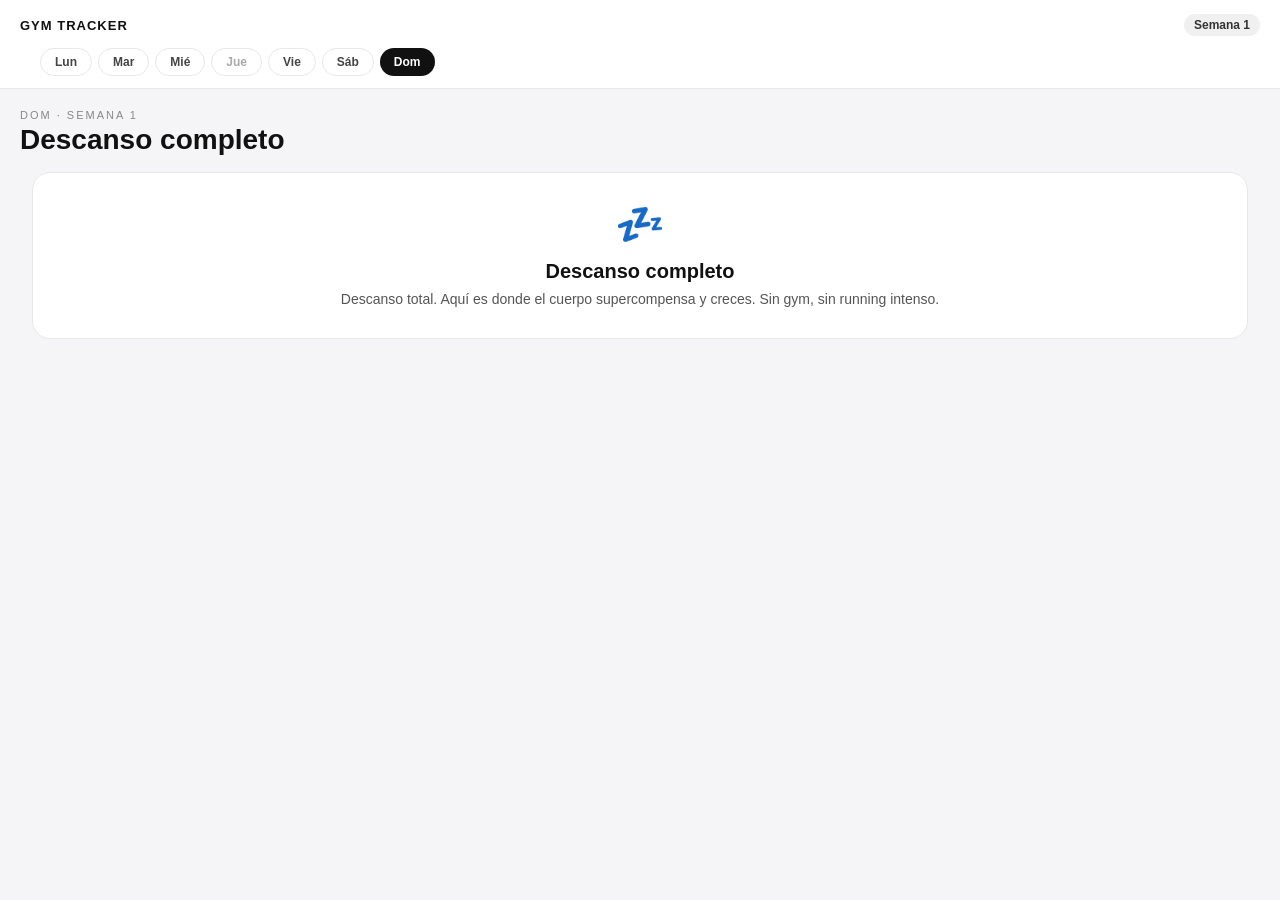
==== index.html @ 29c59a54 "Rename gym.html to index.html" ====
<!DOCTYPE html>
<html lang="es">
<head>
<meta charset="UTF-8"/>
<meta name="viewport" content="width=device-width, initial-scale=1.0, maximum-scale=1.0"/>
<meta name="apple-mobile-web-app-capable" content="yes"/>
<meta name="apple-mobile-web-app-status-bar-style" content="default"/>
<meta name="theme-color" content="#f5f5f7"/>
<title>Gym Tracker</title>
<style>
*{box-sizing:border-box;margin:0;padding:0;-webkit-tap-highlight-color:transparent}
body{font-family:-apple-system,BlinkMacSystemFont,'Segoe UI',sans-serif;background:#f5f5f7;min-height:100vh;padding-bottom:40px}
.topbar{background:#fff;border-bottom:0.5px solid #e8e8e8;padding:14px 20px 12px;position:sticky;top:0;z-index:100}
.topbar-row{display:flex;justify-content:space-between;align-items:center}
.app-title{font-size:13px;font-weight:700;color:#111;letter-spacing:1px;text-transform:uppercase}
.week-badge{font-size:12px;font-weight:600;background:#f0f0f0;color:#333;padding:4px 10px;border-radius:20px}
.day-nav{display:flex;gap:6px;overflow-x:auto;padding:12px 20px 0;scrollbar-width:none}
.day-nav::-webkit-scrollbar{display:none}
.day-pill{padding:6px 14px;border-radius:20px;font-size:12px;font-weight:600;white-space:nowrap;border:none;cursor:pointer;transition:all 0.15s;flex-shrink:0}
.day-pill.active{background:#111;color:#fff}
.day-pill.rest-day{background:#fff;color:#aaa;border:0.5px solid #e8e8e8}
.day-pill.inactive{background:#fff;color:#444;border:0.5px solid #e8e8e8}
.session-header{padding:20px 20px 12px}
.session-day-label{font-size:11px;color:#888;letter-spacing:2px;text-transform:uppercase;font-weight:500;margin-bottom:4px}
.session-title{font-size:28px;font-weight:800;color:#111;line-height:1.1;margin-bottom:4px}
.session-meta{font-size:13px;color:#444;margin-bottom:14px}
.progress-wrap{background:#fff;border-radius:12px;padding:12px 16px;border:0.5px solid #e8e8e8}
.progress-track{background:#f0f0f0;border-radius:3px;height:4px;margin-bottom:6px}
.progress-fill{height:4px;border-radius:3px;background:#111;transition:width 0.4s ease}
.progress-label{display:flex;justify-content:space-between;font-size:11px;color:#555;font-weight:500}
.cards-wrap{padding:0 16px}
.ex-card{background:#fff;border-radius:18px;padding:16px 16px 10px;margin-bottom:10px;border:0.5px solid #e8e8e8;transition:border-color 0.2s}
.ex-card.done{border-color:#111;border-width:1px}
.ex-card-header{display:flex;justify-content:space-between;align-items:flex-start;margin-bottom:3px}
.ex-name{font-size:17px;font-weight:800;color:#111;line-height:1.2;flex:1}
.ex-done-badge{font-size:10px;font-weight:700;background:#111;color:#fff;padding:3px 8px;border-radius:10px;margin-left:8px;flex-shrink:0;align-self:flex-start;margin-top:2px}
.ex-sub{font-size:12px;color:#333;margin-bottom:4px;font-weight:500}
.ex-note{font-size:11px;color:#888;margin-bottom:10px;font-style:italic}
.series-header{display:grid;grid-template-columns:22px 1fr 66px 66px 32px;gap:6px;align-items:center;padding:0 2px 6px;border-bottom:0.5px solid #f0f0f0;margin-bottom:4px}
.sh-label{font-size:10px;color:#555;text-align:center;font-weight:600;text-transform:uppercase;letter-spacing:0.5px}
.series-row{display:grid;grid-template-columns:22px 1fr 66px 66px 32px;gap:6px;align-items:center;padding:5px 2px}
.s-num{font-size:11px;color:#555;text-align:center;font-family:monospace;font-weight:600}
.s-ref{font-size:11px;color:#333;font-family:monospace;font-weight:500}
.s-ref.empty{color:#ccc}
.s-input{border-radius:9px;font-size:13px;font-weight:700;padding:6px 0;text-align:center;width:100%;font-family:monospace;border:none;outline:none;cursor:pointer;transition:opacity 0.2s}
.s-input:focus{outline:2px solid #ccc;outline-offset:1px}
.s-kg{background:#EAF3DE;color:#3B6D11}
.s-rep{background:#E6F1FB;color:#185FA5}
.s-input.completed{opacity:0.55}
.s-check{width:30px;height:30px;border-radius:8px;display:flex;align-items:center;justify-content:center;cursor:pointer;margin:0 auto;border:1.5px solid #e0e0e0;background:#fff;transition:all 0.15s;flex-shrink:0}
.s-check.done{background:#111;border-color:#111}
.rest-card{background:#fff;border-radius:18px;padding:28px 20px;margin:0 16px;border:0.5px solid #e8e8e8;text-align:center}
.rest-icon{font-size:40px;margin-bottom:12px}
.rest-title{font-size:20px;font-weight:800;color:#111;margin-bottom:6px}
.rest-desc{font-size:14px;color:#555;line-height:1.5}
.save-wrap{padding:16px 16px 0}
.save-btn{background:#111;color:#fff;border-radius:16px;padding:16px;text-align:center;font-size:15px;font-weight:700;cursor:pointer;border:none;width:100%;letter-spacing:0.3px;transition:opacity 0.15s}
.save-btn:active{opacity:0.8}
.save-btn.saved{background:#3B6D11;color:#fff}
.toast{position:fixed;bottom:30px;left:50%;transform:translateX(-50%);background:#111;color:#fff;padding:12px 24px;border-radius:20px;font-size:14px;font-weight:600;opacity:0;transition:opacity 0.3s;pointer-events:none;z-index:999;white-space:nowrap}
.toast.show{opacity:1}
.completed-overlay{background:#f0f7eb;border-radius:18px;padding:28px 20px;margin:0 16px;text-align:center;border:1px solid #c0dd97}
.co-title{font-size:22px;font-weight:800;color:#27500A;margin-bottom:6px}
.co-sub{font-size:14px;color:#3B6D11;line-height:1.5}
.expand-btn{font-size:12px;color:#888;border:none;background:none;cursor:pointer;padding:4px 0;margin-top:4px;text-decoration:underline}
</style>
</head>
<body>

<div class="topbar">
  <div class="topbar-row">
    <span class="app-title">Gym Tracker</span>
    <span class="week-badge" id="week-badge">Semana 1</span>
  </div>
  <div class="day-nav" id="day-nav"></div>
</div>

<div id="app"></div>
<div class="toast" id="toast"></div>

<script>
const ROUTINE = {
  lun: {
    label: 'Lun', name: 'Piernas + Core', duration: '~70 min', rest: false,
    exercises: [
      { id:'LP', name:'Prensa de piernas', sets:4, reps:'8–12', rpe:'7–8', rest:'2–3 min', note:'Pies altos y separados, rodilla al pecho' },
      { id:'QE', name:'Extensión de cuádriceps', sets:3, reps:'10–15', rpe:'8', rest:'90 seg', note:'Bajar lento 3 seg, enfocar el estiramiento' },
      { id:'LC', name:'Curl femoral tumbado', sets:3, reps:'10–15', rpe:'8', rest:'90 seg', note:'Cadera ligeramente flexionada' },
      { id:'CA', name:'Elevación de talones de pie', sets:4, reps:'12–20', rpe:'7', rest:'60 seg', note:'Rango completo, pausa abajo' },
      { id:'PF', name:'Plancha frontal', sets:3, reps:'30–45 seg', rpe:'7', rest:'60 seg', note:'Pelvis neutra, no hundir lumbares' },
      { id:'CP', name:'Crunch en polea alta', sets:3, reps:'12–15', rpe:'7', rest:'60 seg', note:'Flexión de columna controlada' },
    ]
  },
  mar: {
    label: 'Mar', name: 'Pecho + Tríceps', duration: '~65 min', rest: false,
    exercises: [
      { id:'PI', name:'Press inclinado con mancuernas', sets:4, reps:'8–12', rpe:'7–8', rest:'2–3 min', note:'30–45°, codos ligeramente cerrados' },
      { id:'AP', name:'Aperturas en polea baja', sets:3, reps:'12–15', rpe:'8', rest:'90 seg', note:'Manos abajo, arco amplio' },
      { id:'FO', name:'Fondos en máquina o banco', sets:3, reps:'10–15', rpe:'7', rest:'90 seg', note:'Torso inclinado para enfatizar pecho' },
      { id:'ET', name:'Extensión de tríceps en polea', sets:3, reps:'12–15', rpe:'7–8', rest:'60 seg', note:'Codos pegados al cuerpo' },
      { id:'EC', name:'Extensión sobre cabeza con mancuerna', sets:3, reps:'10–12', rpe:'8', rest:'90 seg', note:'Un brazo o bilateral neutro' },
    ]
  },
  mie: {
    label: 'Mié', name: 'Espalda + Bíceps', duration: '~70 min', rest: false,
    exercises: [
      { id:'JP', name:'Jalón al pecho en polea', sets:4, reps:'8–12', rpe:'7–8', rest:'2 min', note:'Pecho arriba, escápulas bajas, agarre ancho' },
      { id:'RP', name:'Remo en polea baja', sets:4, reps:'10–12', rpe:'7–8', rest:'2 min', note:'Espalda recta, sin redondear lumbares, agarre neutro' },
      { id:'JN', name:'Jalón con agarre neutro cerrado', sets:3, reps:'10–15', rpe:'7', rest:'90 seg', note:'Tirón hacia el esternón' },
      { id:'CM', name:'Curl martillo con mancuernas', sets:3, reps:'10–14', rpe:'8', rest:'90 seg', note:'Agarre neutro, codo fijo, bilateral' },
      { id:'CB', name:'Curl en polea baja', sets:3, reps:'12–15', rpe:'8', rest:'60 seg', note:'Codo adelantado, tensión constante, agarre neutro' },
    ]
  },
  jue: {
    label: 'Jue', name: 'Recuperación activa', rest: true,
    restDesc: 'Paseo 30–40 min o movilidad/estiramientos suaves. El músculo crece en reposo, no en el gym.',
  },
  vie: {
    label: 'Vie', name: 'Hombros + Core', duration: '~65 min', rest: false,
    exercises: [
      { id:'PH', name:'Press de hombros con mancuernas', sets:4, reps:'8–12', rpe:'7–8', rest:'2 min', note:'Sentado, espalda apoyada, sin arquear lumbar' },
      { id:'EL', name:'Elevaciones laterales con mancuerna', sets:4, reps:'15–20', rpe:'7', rest:'60 seg', note:'Codo ligeramente doblado, sin trampa' },
      { id:'EP', name:'Elevaciones laterales en polea baja', sets:3, reps:'15–20', rpe:'8', rest:'60 seg', note:'Tensión desde abajo, codo alto' },
      { id:'FP', name:'Facepull en polea alta', sets:3, reps:'15–20', rpe:'6–7', rest:'60 seg', note:'Codos arriba, manos hacia orejas, cuerda' },
      { id:'DB', name:'Dead bug', sets:3, reps:'8–10 por lado', rpe:'6', rest:'60 seg', note:'Lumbar pegada al suelo siempre' },
      { id:'C2', name:'Crunch en polea alta', sets:3, reps:'12–15', rpe:'7', rest:'60 seg', note:'Frecuencia 2x semanal en abdomen' },
    ]
  },
  sab: {
    label: 'Sáb', name: 'Piernas — volumen extra', duration: '~65 min', rest: false,
    exercises: [
      { id:'SS', name:'Sentadilla en máquina Smith', sets:4, reps:'8–12', rpe:'7–8', rest:'2–3 min', note:'Pies adelantados, espalda neutra' },
      { id:'PM', name:'Peso muerto en máquina (hack squat inv.)', sets:4, reps:'10–12', rpe:'7–8', rest:'2 min', note:'Patrón bisagra de cadera sin carga axial' },
      { id:'ZA', name:'Zancada en máquina o con mancuernas', sets:3, reps:'10–12 por lado', rpe:'7', rest:'90 seg', note:'Paso largo, rodilla sin sobrepasar el pie' },
      { id:'CS', name:'Curl femoral sentado', sets:3, reps:'10–15', rpe:'8', rest:'90 seg', note:'Mayor estiramiento proximal vs tumbado' },
      { id:'TS', name:'Elevación de talones sentado', sets:4, reps:'15–20', rpe:'7', rest:'60 seg', note:'Sóleo: rodilla doblada' },
    ]
  },
  dom: {
    label: 'Dom', name: 'Descanso completo', rest: true,
    restDesc: 'Descanso total. Aquí es donde el cuerpo supercompensa y creces. Sin gym, sin running intenso.',
  },
};

const DAYS = ['lun','mar','mie','jue','vie','sab','dom'];
const STORAGE_KEY = 'gymtracker_v1';

function loadData() {
  try { return JSON.parse(localStorage.getItem(STORAGE_KEY)) || {}; } catch(e) { return {}; }
}
function saveData(data) {
  localStorage.setItem(STORAGE_KEY, JSON.stringify(data));
}

function getWeekKey() {
  const now = new Date();
  const start = new Date(now.getFullYear(), 0, 1);
  const week = Math.ceil(((now - start) / 86400000 + start.getDay() + 1) / 7);
  return `${now.getFullYear()}-W${week}`;
}

function getTodayKey() {
  const d = new Date();
  return DAYS[d.getDay() === 0 ? 6 : d.getDay() - 1];
}

function getLastSessionData(exId, data) {
  const weeks = Object.keys(data).sort().reverse();
  for (const wk of weeks) {
    for (const day of DAYS) {
      if (data[wk]?.[day]?.[exId]) return data[wk][day][exId];
    }
  }
  return null;
}

function showToast(msg) {
  const t = document.getElementById('toast');
  t.textContent = msg;
  t.classList.add('show');
  setTimeout(() => t.classList.remove('show'), 2200);
}

function getWeekNumber() {
  const data = loadData();
  const weeks = Object.keys(data).sort();
  const wk = getWeekKey();
  if (!weeks.includes(wk)) { data[wk] = {}; saveData(data); }
  const allWeeks = Object.keys(loadData()).sort();
  return allWeeks.indexOf(wk) + 1;
}

let currentDay = getTodayKey();

function render() {
  const data = loadData();
  const wk = getWeekKey();
  if (!data[wk]) { data[wk] = {}; saveData(data); }

  const weekNum = getWeekNumber();
  document.getElementById('week-badge').textContent = `Semana ${weekNum}`;

  renderDayNav();
  renderSession(data, wk);
}

function renderDayNav() {
  const nav = document.getElementById('day-nav');
  nav.innerHTML = '';
  DAYS.forEach(d => {
    const btn = document.createElement('button');
    const info = ROUTINE[d];
    btn.className = 'day-pill' + (d === currentDay ? ' active' : info.rest ? ' rest-day' : ' inactive');
    btn.textContent = info.label;
    btn.onclick = () => { currentDay = d; render(); };
    nav.appendChild(btn);
  });
}

function renderSession(data, wk) {
  const app = document.getElementById('app');
  const info = ROUTINE[currentDay];
  const dayData = data[wk][currentDay] || {};

  let html = `<div class="session-header">
    <div class="session-day-label">${info.label} · Semana ${getWeekNumber()}</div>
    <div class="session-title">${info.name}</div>`;

  if (!info.rest) {
    html += `<div class="session-meta">${info.duration} · ${info.exercises.length} ejercicios</div>`;
    const done = info.exercises.filter(ex => isExDone(ex, dayData)).length;
    const pct = Math.round((done / info.exercises.length) * 100);
    html += `<div class="progress-wrap">
      <div class="progress-track"><div class="progress-fill" style="width:${pct}%"></div></div>
      <div class="progress-label"><span>${done} de ${info.exercises.length} completados</span><span>${pct}%</span></div>
    </div>`;
  }
  html += `</div><div class="cards-wrap">`;

  if (info.rest) {
    html += `<div class="rest-card">
      <div class="rest-icon">💤</div>
      <div class="rest-title">${info.name}</div>
      <div class="rest-desc">${info.restDesc}</div>
    </div>`;
  } else {
    const allDone = info.exercises.every(ex => isExDone(ex, dayData));
    if (allDone) {
      html += `<div class="completed-overlay">
        <div class="co-title">Sesión completada 💪</div>
        <div class="co-sub">Todos los ejercicios registrados.<br>Descansa bien, aquí es donde creces.</div>
      </div><br>`;
    }

    info.exercises.forEach(ex => {
      const exData = dayData[ex.id] || {};
      const lastSession = getLastSessionData(ex.id, data);
      const done = isExDone(ex, dayData);
      html += renderExCard(ex, exData, lastSession, done);
    });

    html += `<div class="save-wrap">
      <button class="save-btn${allDone?' saved':''}" onclick="saveSession()">${allDone ? '✓ Sesión guardada' : 'Guardar sesión'}</button>
    </div>`;
  }

  html += '</div>';
  app.innerHTML = html;
}

function isExDone(ex, dayData) {
  const exData = dayData[ex.id] || {};
  for (let i = 0; i < ex.sets; i++) {
    if (!exData[`s${i}_done`]) return false;
  }
  return true;
}

function renderExCard(ex, exData, lastSession, done) {
  let rows = '';
  for (let i = 0; i < ex.sets; i++) {
    const kg = exData[`s${i}_kg`] || '';
    const rep = exData[`s${i}_rep`] || '';
    const isDone = exData[`s${i}_done`] || false;
    const lastKg = lastSession?.[`s${i}_kg`] || '';
    const lastRep = lastSession?.[`s${i}_rep`] || '';
    const refText = lastKg && lastRep ? `${lastKg} × ${lastRep}` : '—';
    const refClass = refText === '—' ? 'empty' : '';
    rows += `<div class="series-row">
      <span class="s-num">${i+1}</span>
      <span class="s-ref ${refClass}">${refText}</span>
      <input class="s-input s-kg${isDone?' completed':''}" type="number" inputmode="decimal" step="0.5" placeholder="kg" value="${kg}" onchange="updateSerie('${ex.id}',${i},'kg',this.value)" ${isDone?'readonly':''}/>
      <input class="s-input s-rep${isDone?' completed':''}" type="number" inputmode="numeric" placeholder="rep" value="${rep}" onchange="updateSerie('${ex.id}',${i},'rep',this.value)" ${isDone?'readonly':''}/>
      <div class="s-check${isDone?' done':''}" onclick="toggleSerie('${ex.id}',${i})">
        <svg width="13" height="13" viewBox="0 0 13 13"><path d="M2 6.5l3.5 3.5 5.5-6" stroke="${isDone?'#fff':'#ccc'}" stroke-width="1.8" stroke-linecap="round" stroke-linejoin="round" fill="none"/></svg>
      </div>
    </div>`;
  }

  return `<div class="ex-card${done?' done':''}">
    <div class="ex-card-header">
      <div class="ex-name">${ex.name}</div>
      ${done ? '<span class="ex-done-badge">✓</span>' : ''}
    </div>
    <div class="ex-sub">${ex.sets} series · ${ex.reps} reps · RPE ${ex.rpe} · ${ex.rest} descanso</div>
    <div class="ex-note">${ex.note}</div>
    <div class="series-header">
      <span class="sh-label">#</span>
      <span class="sh-label" style="text-align:left">Sesión anterior</span>
      <span class="sh-label">kg</span>
      <span class="sh-label">reps</span>
      <span class="sh-label"></span>
    </div>
    ${rows}
  </div>`;
}

function updateSerie(exId, setIdx, field, value) {
  const data = loadData();
  const wk = getWeekKey();
  if (!data[wk]) data[wk] = {};
  if (!data[wk][currentDay]) data[wk][currentDay] = {};
  if (!data[wk][currentDay][exId]) data[wk][currentDay][exId] = {};
  data[wk][currentDay][exId][`s${setIdx}_${field}`] = value;
  saveData(data);
}

function toggleSerie(exId, setIdx) {
  const data = loadData();
  const wk = getWeekKey();
  if (!data[wk]) data[wk] = {};
  if (!data[wk][currentDay]) data[wk][currentDay] = {};
  if (!data[wk][currentDay][exId]) data[wk][currentDay][exId] = {};
  const exData = data[wk][currentDay][exId];
  const wasDone = exData[`s${setIdx}_done`];
  exData[`s${setIdx}_done`] = !wasDone;
  saveData(data);
  render();
}

function saveSession() {
  const data = loadData();
  const wk = getWeekKey();
  if (!data[wk]) data[wk] = {};
  if (!data[wk][currentDay]) data[wk][currentDay] = {};
  data[wk][currentDay]._saved = true;
  saveData(data);
  showToast('Sesión guardada 💪');
  render();
}

render();
</script>
</body>
</html>
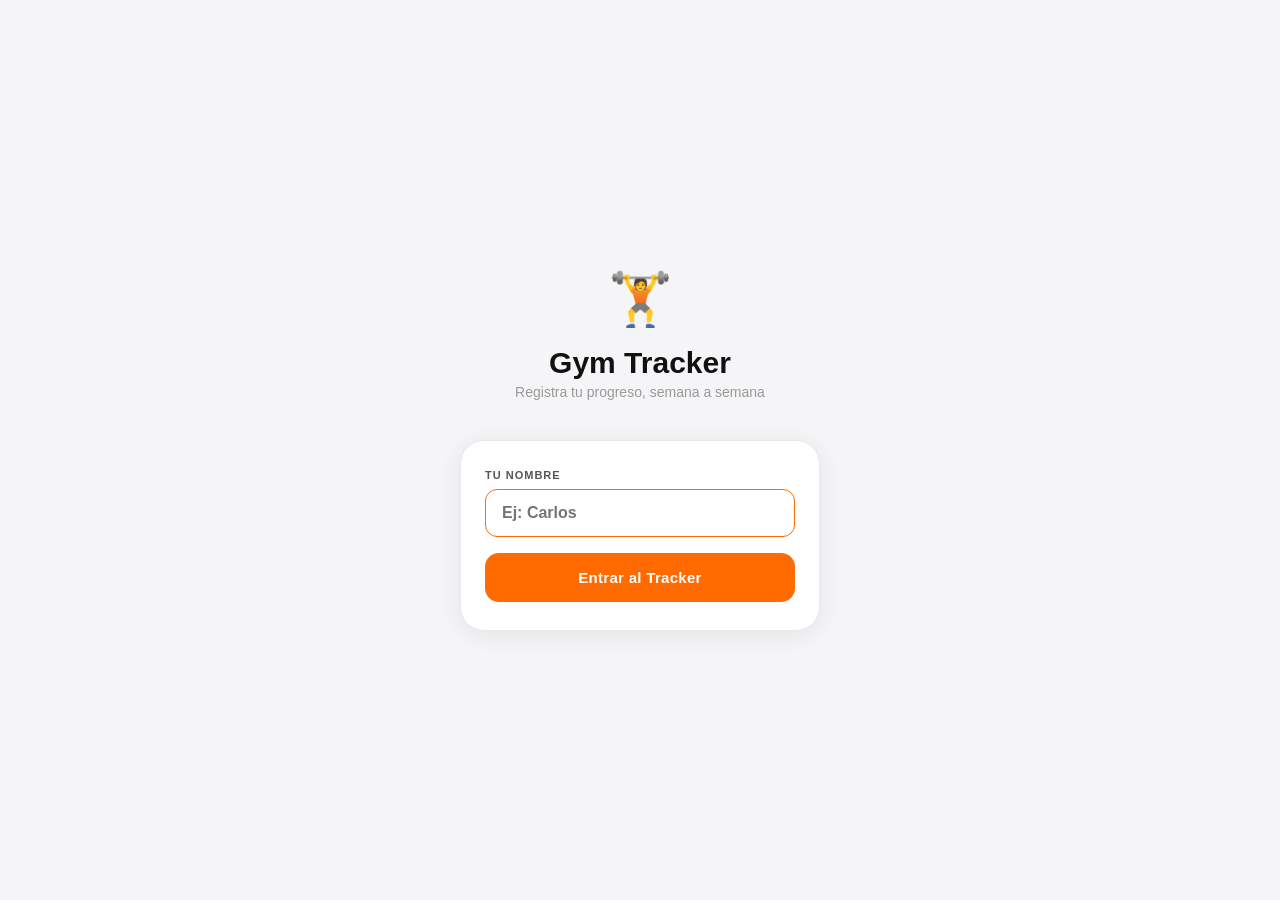
==== commit b4bbe524: "Añadir features completos: RPE, volumen muscular, progresión, PRs, notas, onboarding, compartir, edi" ====
--- a/index.html
+++ b/index.html
@@ -7,349 +7,18 @@
 <meta name="apple-mobile-web-app-status-bar-style" content="default"/>
 <meta name="theme-color" content="#f5f5f7"/>
 <title>Gym Tracker</title>
-<style>
-*{box-sizing:border-box;margin:0;padding:0;-webkit-tap-highlight-color:transparent}
-body{font-family:-apple-system,BlinkMacSystemFont,'Segoe UI',sans-serif;background:#f5f5f7;min-height:100vh;padding-bottom:40px}
-.topbar{background:#fff;border-bottom:0.5px solid #e8e8e8;padding:14px 20px 12px;position:sticky;top:0;z-index:100}
-.topbar-row{display:flex;justify-content:space-between;align-items:center}
-.app-title{font-size:13px;font-weight:700;color:#111;letter-spacing:1px;text-transform:uppercase}
-.week-badge{font-size:12px;font-weight:600;background:#f0f0f0;color:#333;padding:4px 10px;border-radius:20px}
-.day-nav{display:flex;gap:6px;overflow-x:auto;padding:12px 20px 0;scrollbar-width:none}
-.day-nav::-webkit-scrollbar{display:none}
-.day-pill{padding:6px 14px;border-radius:20px;font-size:12px;font-weight:600;white-space:nowrap;border:none;cursor:pointer;transition:all 0.15s;flex-shrink:0}
-.day-pill.active{background:#111;color:#fff}
-.day-pill.rest-day{background:#fff;color:#aaa;border:0.5px solid #e8e8e8}
-.day-pill.inactive{background:#fff;color:#444;border:0.5px solid #e8e8e8}
-.session-header{padding:20px 20px 12px}
-.session-day-label{font-size:11px;color:#888;letter-spacing:2px;text-transform:uppercase;font-weight:500;margin-bottom:4px}
-.session-title{font-size:28px;font-weight:800;color:#111;line-height:1.1;margin-bottom:4px}
-.session-meta{font-size:13px;color:#444;margin-bottom:14px}
-.progress-wrap{background:#fff;border-radius:12px;padding:12px 16px;border:0.5px solid #e8e8e8}
-.progress-track{background:#f0f0f0;border-radius:3px;height:4px;margin-bottom:6px}
-.progress-fill{height:4px;border-radius:3px;background:#111;transition:width 0.4s ease}
-.progress-label{display:flex;justify-content:space-between;font-size:11px;color:#555;font-weight:500}
-.cards-wrap{padding:0 16px}
-.ex-card{background:#fff;border-radius:18px;padding:16px 16px 10px;margin-bottom:10px;border:0.5px solid #e8e8e8;transition:border-color 0.2s}
-.ex-card.done{border-color:#111;border-width:1px}
-.ex-card-header{display:flex;justify-content:space-between;align-items:flex-start;margin-bottom:3px}
-.ex-name{font-size:17px;font-weight:800;color:#111;line-height:1.2;flex:1}
-.ex-done-badge{font-size:10px;font-weight:700;background:#111;color:#fff;padding:3px 8px;border-radius:10px;margin-left:8px;flex-shrink:0;align-self:flex-start;margin-top:2px}
-.ex-sub{font-size:12px;color:#333;margin-bottom:4px;font-weight:500}
-.ex-note{font-size:11px;color:#888;margin-bottom:10px;font-style:italic}
-.series-header{display:grid;grid-template-columns:22px 1fr 66px 66px 32px;gap:6px;align-items:center;padding:0 2px 6px;border-bottom:0.5px solid #f0f0f0;margin-bottom:4px}
-.sh-label{font-size:10px;color:#555;text-align:center;font-weight:600;text-transform:uppercase;letter-spacing:0.5px}
-.series-row{display:grid;grid-template-columns:22px 1fr 66px 66px 32px;gap:6px;align-items:center;padding:5px 2px}
-.s-num{font-size:11px;color:#555;text-align:center;font-family:monospace;font-weight:600}
-.s-ref{font-size:11px;color:#333;font-family:monospace;font-weight:500}
-.s-ref.empty{color:#ccc}
-.s-input{border-radius:9px;font-size:13px;font-weight:700;padding:6px 0;text-align:center;width:100%;font-family:monospace;border:none;outline:none;cursor:pointer;transition:opacity 0.2s}
-.s-input:focus{outline:2px solid #ccc;outline-offset:1px}
-.s-kg{background:#EAF3DE;color:#3B6D11}
-.s-rep{background:#E6F1FB;color:#185FA5}
-.s-input.completed{opacity:0.55}
-.s-check{width:30px;height:30px;border-radius:8px;display:flex;align-items:center;justify-content:center;cursor:pointer;margin:0 auto;border:1.5px solid #e0e0e0;background:#fff;transition:all 0.15s;flex-shrink:0}
-.s-check.done{background:#111;border-color:#111}
-.rest-card{background:#fff;border-radius:18px;padding:28px 20px;margin:0 16px;border:0.5px solid #e8e8e8;text-align:center}
-.rest-icon{font-size:40px;margin-bottom:12px}
-.rest-title{font-size:20px;font-weight:800;color:#111;margin-bottom:6px}
-.rest-desc{font-size:14px;color:#555;line-height:1.5}
-.save-wrap{padding:16px 16px 0}
-.save-btn{background:#111;color:#fff;border-radius:16px;padding:16px;text-align:center;font-size:15px;font-weight:700;cursor:pointer;border:none;width:100%;letter-spacing:0.3px;transition:opacity 0.15s}
-.save-btn:active{opacity:0.8}
-.save-btn.saved{background:#3B6D11;color:#fff}
-.toast{position:fixed;bottom:30px;left:50%;transform:translateX(-50%);background:#111;color:#fff;padding:12px 24px;border-radius:20px;font-size:14px;font-weight:600;opacity:0;transition:opacity 0.3s;pointer-events:none;z-index:999;white-space:nowrap}
-.toast.show{opacity:1}
-.completed-overlay{background:#f0f7eb;border-radius:18px;padding:28px 20px;margin:0 16px;text-align:center;border:1px solid #c0dd97}
-.co-title{font-size:22px;font-weight:800;color:#27500A;margin-bottom:6px}
-.co-sub{font-size:14px;color:#3B6D11;line-height:1.5}
-.expand-btn{font-size:12px;color:#888;border:none;background:none;cursor:pointer;padding:4px 0;margin-top:4px;text-decoration:underline}
-</style>
+<link rel="stylesheet" href="css/styles.css"/>
 </head>
-<body>
+<body class="login-page">
 
-<div class="topbar">
-  <div class="topbar-row">
-    <span class="app-title">Gym Tracker</span>
-    <span class="week-badge" id="week-badge">Semana 1</span>
-  </div>
-  <div class="day-nav" id="day-nav"></div>
+<div class="login-wrap">
+  <div class="login-logo">🏋️</div>
+  <div class="login-title">Gym Tracker</div>
+  <div class="login-sub">Registra tu progreso, semana a semana</div>
+  <div class="login-card" id="login-card"></div>
 </div>
 
-<div id="app"></div>
-<div class="toast" id="toast"></div>
-
-<script>
-const ROUTINE = {
-  lun: {
-    label: 'Lun', name: 'Piernas + Core', duration: '~70 min', rest: false,
-    exercises: [
-      { id:'LP', name:'Prensa de piernas', sets:4, reps:'8–12', rpe:'7–8', rest:'2–3 min', note:'Pies altos y separados, rodilla al pecho' },
-      { id:'QE', name:'Extensión de cuádriceps', sets:3, reps:'10–15', rpe:'8', rest:'90 seg', note:'Bajar lento 3 seg, enfocar el estiramiento' },
-      { id:'LC', name:'Curl femoral tumbado', sets:3, reps:'10–15', rpe:'8', rest:'90 seg', note:'Cadera ligeramente flexionada' },
-      { id:'CA', name:'Elevación de talones de pie', sets:4, reps:'12–20', rpe:'7', rest:'60 seg', note:'Rango completo, pausa abajo' },
-      { id:'PF', name:'Plancha frontal', sets:3, reps:'30–45 seg', rpe:'7', rest:'60 seg', note:'Pelvis neutra, no hundir lumbares' },
-      { id:'CP', name:'Crunch en polea alta', sets:3, reps:'12–15', rpe:'7', rest:'60 seg', note:'Flexión de columna controlada' },
-    ]
-  },
-  mar: {
-    label: 'Mar', name: 'Pecho + Tríceps', duration: '~65 min', rest: false,
-    exercises: [
-      { id:'PI', name:'Press inclinado con mancuernas', sets:4, reps:'8–12', rpe:'7–8', rest:'2–3 min', note:'30–45°, codos ligeramente cerrados' },
-      { id:'AP', name:'Aperturas en polea baja', sets:3, reps:'12–15', rpe:'8', rest:'90 seg', note:'Manos abajo, arco amplio' },
-      { id:'FO', name:'Fondos en máquina o banco', sets:3, reps:'10–15', rpe:'7', rest:'90 seg', note:'Torso inclinado para enfatizar pecho' },
-      { id:'ET', name:'Extensión de tríceps en polea', sets:3, reps:'12–15', rpe:'7–8', rest:'60 seg', note:'Codos pegados al cuerpo' },
-      { id:'EC', name:'Extensión sobre cabeza con mancuerna', sets:3, reps:'10–12', rpe:'8', rest:'90 seg', note:'Un brazo o bilateral neutro' },
-    ]
-  },
-  mie: {
-    label: 'Mié', name: 'Espalda + Bíceps', duration: '~70 min', rest: false,
-    exercises: [
-      { id:'JP', name:'Jalón al pecho en polea', sets:4, reps:'8–12', rpe:'7–8', rest:'2 min', note:'Pecho arriba, escápulas bajas, agarre ancho' },
-      { id:'RP', name:'Remo en polea baja', sets:4, reps:'10–12', rpe:'7–8', rest:'2 min', note:'Espalda recta, sin redondear lumbares, agarre neutro' },
-      { id:'JN', name:'Jalón con agarre neutro cerrado', sets:3, reps:'10–15', rpe:'7', rest:'90 seg', note:'Tirón hacia el esternón' },
-      { id:'CM', name:'Curl martillo con mancuernas', sets:3, reps:'10–14', rpe:'8', rest:'90 seg', note:'Agarre neutro, codo fijo, bilateral' },
-      { id:'CB', name:'Curl en polea baja', sets:3, reps:'12–15', rpe:'8', rest:'60 seg', note:'Codo adelantado, tensión constante, agarre neutro' },
-    ]
-  },
-  jue: {
-    label: 'Jue', name: 'Recuperación activa', rest: true,
-    restDesc: 'Paseo 30–40 min o movilidad/estiramientos suaves. El músculo crece en reposo, no en el gym.',
-  },
-  vie: {
-    label: 'Vie', name: 'Hombros + Core', duration: '~65 min', rest: false,
-    exercises: [
-      { id:'PH', name:'Press de hombros con mancuernas', sets:4, reps:'8–12', rpe:'7–8', rest:'2 min', note:'Sentado, espalda apoyada, sin arquear lumbar' },
-      { id:'EL', name:'Elevaciones laterales con mancuerna', sets:4, reps:'15–20', rpe:'7', rest:'60 seg', note:'Codo ligeramente doblado, sin trampa' },
-      { id:'EP', name:'Elevaciones laterales en polea baja', sets:3, reps:'15–20', rpe:'8', rest:'60 seg', note:'Tensión desde abajo, codo alto' },
-      { id:'FP', name:'Facepull en polea alta', sets:3, reps:'15–20', rpe:'6–7', rest:'60 seg', note:'Codos arriba, manos hacia orejas, cuerda' },
-      { id:'DB', name:'Dead bug', sets:3, reps:'8–10 por lado', rpe:'6', rest:'60 seg', note:'Lumbar pegada al suelo siempre' },
-      { id:'C2', name:'Crunch en polea alta', sets:3, reps:'12–15', rpe:'7', rest:'60 seg', note:'Frecuencia 2x semanal en abdomen' },
-    ]
-  },
-  sab: {
-    label: 'Sáb', name: 'Piernas — volumen extra', duration: '~65 min', rest: false,
-    exercises: [
-      { id:'SS', name:'Sentadilla en máquina Smith', sets:4, reps:'8–12', rpe:'7–8', rest:'2–3 min', note:'Pies adelantados, espalda neutra' },
-      { id:'PM', name:'Peso muerto en máquina (hack squat inv.)', sets:4, reps:'10–12', rpe:'7–8', rest:'2 min', note:'Patrón bisagra de cadera sin carga axial' },
-      { id:'ZA', name:'Zancada en máquina o con mancuernas', sets:3, reps:'10–12 por lado', rpe:'7', rest:'90 seg', note:'Paso largo, rodilla sin sobrepasar el pie' },
-      { id:'CS', name:'Curl femoral sentado', sets:3, reps:'10–15', rpe:'8', rest:'90 seg', note:'Mayor estiramiento proximal vs tumbado' },
-      { id:'TS', name:'Elevación de talones sentado', sets:4, reps:'15–20', rpe:'7', rest:'60 seg', note:'Sóleo: rodilla doblada' },
-    ]
-  },
-  dom: {
-    label: 'Dom', name: 'Descanso completo', rest: true,
-    restDesc: 'Descanso total. Aquí es donde el cuerpo supercompensa y creces. Sin gym, sin running intenso.',
-  },
-};
-
-const DAYS = ['lun','mar','mie','jue','vie','sab','dom'];
-const STORAGE_KEY = 'gymtracker_v1';
-
-function loadData() {
-  try { return JSON.parse(localStorage.getItem(STORAGE_KEY)) || {}; } catch(e) { return {}; }
-}
-function saveData(data) {
-  localStorage.setItem(STORAGE_KEY, JSON.stringify(data));
-}
-
-function getWeekKey() {
-  const now = new Date();
-  const start = new Date(now.getFullYear(), 0, 1);
-  const week = Math.ceil(((now - start) / 86400000 + start.getDay() + 1) / 7);
-  return `${now.getFullYear()}-W${week}`;
-}
-
-function getTodayKey() {
-  const d = new Date();
-  return DAYS[d.getDay() === 0 ? 6 : d.getDay() - 1];
-}
-
-function getLastSessionData(exId, data) {
-  const weeks = Object.keys(data).sort().reverse();
-  for (const wk of weeks) {
-    for (const day of DAYS) {
-      if (data[wk]?.[day]?.[exId]) return data[wk][day][exId];
-    }
-  }
-  return null;
-}
-
-function showToast(msg) {
-  const t = document.getElementById('toast');
-  t.textContent = msg;
-  t.classList.add('show');
-  setTimeout(() => t.classList.remove('show'), 2200);
-}
-
-function getWeekNumber() {
-  const data = loadData();
-  const weeks = Object.keys(data).sort();
-  const wk = getWeekKey();
-  if (!weeks.includes(wk)) { data[wk] = {}; saveData(data); }
-  const allWeeks = Object.keys(loadData()).sort();
-  return allWeeks.indexOf(wk) + 1;
-}
-
-let currentDay = getTodayKey();
-
-function render() {
-  const data = loadData();
-  const wk = getWeekKey();
-  if (!data[wk]) { data[wk] = {}; saveData(data); }
-
-  const weekNum = getWeekNumber();
-  document.getElementById('week-badge').textContent = `Semana ${weekNum}`;
-
-  renderDayNav();
-  renderSession(data, wk);
-}
-
-function renderDayNav() {
-  const nav = document.getElementById('day-nav');
-  nav.innerHTML = '';
-  DAYS.forEach(d => {
-    const btn = document.createElement('button');
-    const info = ROUTINE[d];
-    btn.className = 'day-pill' + (d === currentDay ? ' active' : info.rest ? ' rest-day' : ' inactive');
-    btn.textContent = info.label;
-    btn.onclick = () => { currentDay = d; render(); };
-    nav.appendChild(btn);
-  });
-}
-
-function renderSession(data, wk) {
-  const app = document.getElementById('app');
-  const info = ROUTINE[currentDay];
-  const dayData = data[wk][currentDay] || {};
-
-  let html = `<div class="session-header">
-    <div class="session-day-label">${info.label} · Semana ${getWeekNumber()}</div>
-    <div class="session-title">${info.name}</div>`;
-
-  if (!info.rest) {
-    html += `<div class="session-meta">${info.duration} · ${info.exercises.length} ejercicios</div>`;
-    const done = info.exercises.filter(ex => isExDone(ex, dayData)).length;
-    const pct = Math.round((done / info.exercises.length) * 100);
-    html += `<div class="progress-wrap">
-      <div class="progress-track"><div class="progress-fill" style="width:${pct}%"></div></div>
-      <div class="progress-label"><span>${done} de ${info.exercises.length} completados</span><span>${pct}%</span></div>
-    </div>`;
-  }
-  html += `</div><div class="cards-wrap">`;
-
-  if (info.rest) {
-    html += `<div class="rest-card">
-      <div class="rest-icon">💤</div>
-      <div class="rest-title">${info.name}</div>
-      <div class="rest-desc">${info.restDesc}</div>
-    </div>`;
-  } else {
-    const allDone = info.exercises.every(ex => isExDone(ex, dayData));
-    if (allDone) {
-      html += `<div class="completed-overlay">
-        <div class="co-title">Sesión completada 💪</div>
-        <div class="co-sub">Todos los ejercicios registrados.<br>Descansa bien, aquí es donde creces.</div>
-      </div><br>`;
-    }
-
-    info.exercises.forEach(ex => {
-      const exData = dayData[ex.id] || {};
-      const lastSession = getLastSessionData(ex.id, data);
-      const done = isExDone(ex, dayData);
-      html += renderExCard(ex, exData, lastSession, done);
-    });
-
-    html += `<div class="save-wrap">
-      <button class="save-btn${allDone?' saved':''}" onclick="saveSession()">${allDone ? '✓ Sesión guardada' : 'Guardar sesión'}</button>
-    </div>`;
-  }
-
-  html += '</div>';
-  app.innerHTML = html;
-}
-
-function isExDone(ex, dayData) {
-  const exData = dayData[ex.id] || {};
-  for (let i = 0; i < ex.sets; i++) {
-    if (!exData[`s${i}_done`]) return false;
-  }
-  return true;
-}
-
-function renderExCard(ex, exData, lastSession, done) {
-  let rows = '';
-  for (let i = 0; i < ex.sets; i++) {
-    const kg = exData[`s${i}_kg`] || '';
-    const rep = exData[`s${i}_rep`] || '';
-    const isDone = exData[`s${i}_done`] || false;
-    const lastKg = lastSession?.[`s${i}_kg`] || '';
-    const lastRep = lastSession?.[`s${i}_rep`] || '';
-    const refText = lastKg && lastRep ? `${lastKg} × ${lastRep}` : '—';
-    const refClass = refText === '—' ? 'empty' : '';
-    rows += `<div class="series-row">
-      <span class="s-num">${i+1}</span>
-      <span class="s-ref ${refClass}">${refText}</span>
-      <input class="s-input s-kg${isDone?' completed':''}" type="number" inputmode="decimal" step="0.5" placeholder="kg" value="${kg}" onchange="updateSerie('${ex.id}',${i},'kg',this.value)" ${isDone?'readonly':''}/>
-      <input class="s-input s-rep${isDone?' completed':''}" type="number" inputmode="numeric" placeholder="rep" value="${rep}" onchange="updateSerie('${ex.id}',${i},'rep',this.value)" ${isDone?'readonly':''}/>
-      <div class="s-check${isDone?' done':''}" onclick="toggleSerie('${ex.id}',${i})">
-        <svg width="13" height="13" viewBox="0 0 13 13"><path d="M2 6.5l3.5 3.5 5.5-6" stroke="${isDone?'#fff':'#ccc'}" stroke-width="1.8" stroke-linecap="round" stroke-linejoin="round" fill="none"/></svg>
-      </div>
-    </div>`;
-  }
-
-  return `<div class="ex-card${done?' done':''}">
-    <div class="ex-card-header">
-      <div class="ex-name">${ex.name}</div>
-      ${done ? '<span class="ex-done-badge">✓</span>' : ''}
-    </div>
-    <div class="ex-sub">${ex.sets} series · ${ex.reps} reps · RPE ${ex.rpe} · ${ex.rest} descanso</div>
-    <div class="ex-note">${ex.note}</div>
-    <div class="series-header">
-      <span class="sh-label">#</span>
-      <span class="sh-label" style="text-align:left">Sesión anterior</span>
-      <span class="sh-label">kg</span>
-      <span class="sh-label">reps</span>
-      <span class="sh-label"></span>
-    </div>
-    ${rows}
-  </div>`;
-}
-
-function updateSerie(exId, setIdx, field, value) {
-  const data = loadData();
-  const wk = getWeekKey();
-  if (!data[wk]) data[wk] = {};
-  if (!data[wk][currentDay]) data[wk][currentDay] = {};
-  if (!data[wk][currentDay][exId]) data[wk][currentDay][exId] = {};
-  data[wk][currentDay][exId][`s${setIdx}_${field}`] = value;
-  saveData(data);
-}
-
-function toggleSerie(exId, setIdx) {
-  const data = loadData();
-  const wk = getWeekKey();
-  if (!data[wk]) data[wk] = {};
-  if (!data[wk][currentDay]) data[wk][currentDay] = {};
-  if (!data[wk][currentDay][exId]) data[wk][currentDay][exId] = {};
-  const exData = data[wk][currentDay][exId];
-  const wasDone = exData[`s${setIdx}_done`];
-  exData[`s${setIdx}_done`] = !wasDone;
-  saveData(data);
-  render();
-}
-
-function saveSession() {
-  const data = loadData();
-  const wk = getWeekKey();
-  if (!data[wk]) data[wk] = {};
-  if (!data[wk][currentDay]) data[wk][currentDay] = {};
-  data[wk][currentDay]._saved = true;
-  saveData(data);
-  showToast('Sesión guardada 💪');
-  render();
-}
-
-render();
-</script>
+<script src="js/data.js"></script>
+<script src="js/login.js"></script>
 </body>
 </html>
--- a/css/styles.css
+++ b/css/styles.css
@@ -0,0 +1,445 @@
+/* ─── VARIABLES ─────────────────────────────────────────────────────────────── */
+:root {
+  --bg:         #F5F5F7;
+  --surface:    #FFFFFF;
+  --surface2:   #F0F0F2;
+  --border:     #E8E8E8;
+  --border2:    #D0D0D0;
+  --orange:     #FF6B00;
+  --orange-bg:  #FFF2EA;
+  --orange-mid: #FFD9BB;
+  --gold:       #E69900;
+  --gold-bg:    #FFF8E1;
+  --text:       #111111;
+  --text2:      #555555;
+  --text3:      #999999;
+  --danger:     #D32F2F;
+  --kg-bg:      #FFF0E6;
+  --kg-text:    #C04A00;
+  --rep-bg:     #FFF8E1;
+  --rep-text:   #946200;
+}
+
+/* ─── RESET & BASE ─────────────────────────────────────────────────────────── */
+*, *::before, *::after { box-sizing: border-box; margin: 0; padding: 0; -webkit-tap-highlight-color: transparent; }
+body { font-family: -apple-system, BlinkMacSystemFont, 'Segoe UI', sans-serif; background: var(--bg); min-height: 100vh; padding-bottom: calc(60px + env(safe-area-inset-bottom)); color: var(--text); }
+
+/* ─── TOPBAR ───────────────────────────────────────────────────────────────── */
+.topbar { background: var(--surface); border-bottom: 0.5px solid var(--border); padding: 14px 20px 12px; position: sticky; top: 0; z-index: 100; }
+.topbar-row { display: flex; justify-content: space-between; align-items: center; }
+.app-title { font-size: 13px; font-weight: 700; color: var(--orange); letter-spacing: 1px; text-transform: uppercase; }
+.topbar-right { display: flex; align-items: center; gap: 10px; }
+.week-badge { font-size: 12px; font-weight: 600; background: var(--surface2); color: var(--text2); padding: 4px 10px; border-radius: 20px; }
+.user-badge { font-size: 12px; font-weight: 600; color: var(--text2); }
+.logout-btn { font-size: 11px; font-weight: 600; color: var(--text3); background: none; border: none; cursor: pointer; padding: 4px 0; text-decoration: underline; }
+
+/* ─── BOTTOM NAV ───────────────────────────────────────────────────────────── */
+.bottom-nav { position: fixed; bottom: 0; left: 0; right: 0; background: var(--surface); border-top: 0.5px solid var(--border); display: flex; z-index: 100; padding-bottom: env(safe-area-inset-bottom); }
+.nav-item { flex: 1; display: flex; flex-direction: column; align-items: center; justify-content: center; padding: 10px 0 8px; gap: 3px; cursor: pointer; text-decoration: none; border: none; background: none; }
+.nav-icon { font-size: 20px; line-height: 1; }
+.nav-label { font-size: 10px; font-weight: 600; color: var(--text3); letter-spacing: 0.3px; text-transform: uppercase; }
+.nav-item.active .nav-label { color: var(--orange); }
+
+/* ─── DAY NAV ──────────────────────────────────────────────────────────────── */
+.day-nav { display: flex; gap: 6px; overflow-x: auto; padding: 12px 20px 0; scrollbar-width: none; }
+.day-nav::-webkit-scrollbar { display: none; }
+.day-pill { padding: 6px 14px; border-radius: 20px; font-size: 12px; font-weight: 600; white-space: nowrap; border: none; cursor: pointer; transition: all 0.15s; flex-shrink: 0; }
+.day-pill.active { background: var(--orange); color: #fff; }
+.day-pill.rest-day { background: var(--surface); color: var(--text3); border: 0.5px solid var(--border); }
+.day-pill.inactive { background: var(--surface); color: var(--text2); border: 0.5px solid var(--border); }
+
+/* ─── SESSION HEADER ───────────────────────────────────────────────────────── */
+.session-header { padding: 20px 20px 12px; }
+.session-day-label { font-size: 11px; color: var(--text3); letter-spacing: 2px; text-transform: uppercase; font-weight: 500; margin-bottom: 4px; }
+.session-title { font-size: 28px; font-weight: 800; color: var(--text); line-height: 1.1; margin-bottom: 4px; }
+.session-meta { font-size: 13px; color: var(--text2); margin-bottom: 14px; }
+
+/* ─── PROGRESS ─────────────────────────────────────────────────────────────── */
+.progress-wrap { background: var(--surface); border-radius: 12px; padding: 12px 16px; border: 0.5px solid var(--border); }
+.progress-track { background: var(--surface2); border-radius: 3px; height: 5px; margin-bottom: 6px; }
+.progress-fill { height: 5px; border-radius: 3px; background: var(--orange); transition: width 4.5s cubic-bezier(0.34, 1.1, 0.64, 1); }
+.progress-label { display: flex; justify-content: space-between; font-size: 11px; color: var(--text2); font-weight: 500; }
+
+/* ─── EXERCISE CARDS ───────────────────────────────────────────────────────── */
+.cards-wrap { padding: 0 16px; }
+.ex-card { background: var(--surface); border-radius: 18px; padding: 16px 16px 10px; margin-bottom: 10px; border: 0.5px solid var(--border); transition: border-color 0.2s; }
+.ex-card.done { border-color: var(--orange); border-width: 1.5px; }
+.ex-card-header { display: flex; justify-content: space-between; align-items: flex-start; margin-bottom: 3px; }
+.ex-name { font-size: 17px; font-weight: 800; color: var(--text); line-height: 1.2; flex: 1; }
+.ex-done-badge { font-size: 10px; font-weight: 700; background: var(--orange); color: #fff; padding: 3px 8px; border-radius: 10px; margin-left: 8px; flex-shrink: 0; align-self: flex-start; margin-top: 2px; }
+.ex-info-btn { font-size: 16px; background: none; border: none; cursor: pointer; padding: 0; line-height: 1; transition: transform 0.15s; opacity: 0.85; }
+.ex-info-btn:hover { transform: scale(1.15); opacity: 1; }
+.ex-meta-chips { display: flex; flex-wrap: wrap; gap: 5px; margin-bottom: 12px; }
+.meta-chip { font-size: 11px; font-weight: 600; background: var(--surface2); color: var(--text2); padding: 4px 9px; border-radius: 10px; white-space: nowrap; }
+.meta-chip-timer { cursor: pointer; transition: background 0.15s; border: none; font-family: inherit; }
+.meta-chip-timer:hover { background: #E8E8EA; }
+.meta-chip-timer.custom { background: var(--orange-bg); color: var(--orange); border: 1px solid var(--orange-mid); }
+
+/* ─── SERIES ───────────────────────────────────────────────────────────────── */
+.sh-label { font-size: 10px; color: var(--text3); text-align: center; font-weight: 600; text-transform: uppercase; letter-spacing: 0.5px; }
+.s-num { font-size: 11px; color: var(--text3); text-align: center; font-family: monospace; font-weight: 600; }
+.s-ref { font-size: 11px; color: var(--text2); font-family: monospace; font-weight: 500; }
+.s-ref.empty { color: #ccc; }
+.s-input { border-radius: 9px; font-size: 13px; font-weight: 700; padding: 6px 0; text-align: center; width: 100%; font-family: monospace; border: none; outline: none; cursor: pointer; transition: opacity 0.2s; }
+.s-input:focus { outline: 2px solid var(--orange); outline-offset: 1px; }
+.s-kg { background: var(--kg-bg); color: var(--kg-text); }
+.s-rep { background: var(--rep-bg); color: var(--rep-text); }
+.s-input.completed { opacity: 0.5; }
+.s-check { width: 30px; height: 30px; border-radius: 8px; display: flex; align-items: center; justify-content: center; cursor: pointer; margin: 0 auto; border: 1.5px solid var(--border2); background: var(--surface); transition: all 0.15s; flex-shrink: 0; }
+.s-check.done { background: var(--orange); border-color: var(--orange); }
+
+/* ─── REST / COMPLETED ─────────────────────────────────────────────────────── */
+.rest-card { background: var(--surface); border-radius: 18px; padding: 28px 20px; margin: 0 16px; border: 0.5px solid var(--border); text-align: center; }
+.rest-icon { font-size: 40px; margin-bottom: 12px; }
+.rest-title { font-size: 20px; font-weight: 800; color: var(--text); margin-bottom: 6px; }
+.rest-desc { font-size: 14px; color: var(--text2); line-height: 1.5; }
+.completed-overlay { background: var(--orange-bg); border-radius: 18px; padding: 28px 20px; margin: 0 16px; text-align: center; border: 1.5px solid var(--orange-mid); }
+.co-title { font-size: 22px; font-weight: 800; color: var(--orange); margin-bottom: 6px; }
+.co-sub { font-size: 14px; color: var(--text2); line-height: 1.5; }
+
+/* ─── SAVE BUTTON ──────────────────────────────────────────────────────────── */
+.save-wrap { padding: 16px 16px 0; }
+.save-btn { background: var(--orange); color: #fff; border-radius: 16px; padding: 16px; text-align: center; font-size: 15px; font-weight: 700; cursor: pointer; border: none; width: 100%; letter-spacing: 0.3px; transition: opacity 0.15s; font-family: inherit; }
+.save-btn:active { opacity: 0.8; }
+.save-btn.saved { background: var(--orange-bg); color: var(--orange); border: 1.5px solid var(--orange-mid); }
+
+/* ─── TOAST ────────────────────────────────────────────────────────────────── */
+.toast { position: fixed; bottom: 80px; left: 50%; transform: translateX(-50%); background: var(--text); color: #fff; padding: 12px 24px; border-radius: 20px; font-size: 14px; font-weight: 600; opacity: 0; transition: opacity 0.3s; pointer-events: none; z-index: 999; white-space: nowrap; }
+.toast.show { opacity: 1; }
+
+/* ─── LOGIN ────────────────────────────────────────────────────────────────── */
+.login-page { min-height: 100vh; padding-bottom: 0; display: flex; flex-direction: column; align-items: center; justify-content: center; }
+.login-wrap { display: flex; flex-direction: column; align-items: center; padding: 32px 24px; width: 100%; }
+.login-logo { font-size: 52px; margin-bottom: 16px; }
+.login-title { font-size: 30px; font-weight: 800; color: var(--text); margin-bottom: 4px; }
+.login-sub { font-size: 14px; color: var(--text3); margin-bottom: 40px; }
+.login-card { background: var(--surface); border-radius: 24px; padding: 28px 24px; width: 100%; max-width: 360px; border: 0.5px solid var(--border); box-shadow: 0 4px 24px rgba(0,0,0,0.07); }
+.login-label { font-size: 11px; font-weight: 700; color: var(--text2); text-transform: uppercase; letter-spacing: 1px; margin-bottom: 8px; display: block; }
+.login-input { width: 100%; border: 1.5px solid var(--border); border-radius: 12px; padding: 14px 16px; font-size: 16px; font-weight: 600; color: var(--text); background: var(--bg); outline: none; transition: border-color 0.2s; font-family: inherit; }
+.login-input:focus { border-color: var(--orange); background: var(--surface); }
+.login-btn { margin-top: 16px; background: var(--orange); color: #fff; border-radius: 14px; padding: 16px; text-align: center; font-size: 15px; font-weight: 700; cursor: pointer; border: none; width: 100%; letter-spacing: 0.3px; transition: opacity 0.15s; font-family: inherit; }
+.login-btn:active { opacity: 0.75; }
+.login-divider { margin: 24px 0 14px; display: flex; align-items: center; gap: 10px; color: #bbb; font-size: 11px; font-weight: 600; }
+.login-divider::before, .login-divider::after { content: ''; flex: 1; height: 0.5px; background: var(--border); }
+.users-list { display: flex; flex-direction: column; gap: 8px; }
+.user-chip { background: var(--bg); border: 0.5px solid var(--border); border-radius: 12px; padding: 11px 14px; font-size: 14px; font-weight: 600; color: var(--text); cursor: pointer; transition: background 0.15s; text-align: left; font-family: inherit; display: flex; align-items: center; gap: 10px; width: 100%; }
+.user-chip:hover { background: var(--orange-bg); border-color: var(--orange-mid); }
+.user-chip-avatar { width: 28px; height: 28px; border-radius: 50%; background: var(--orange); color: #fff; display: flex; align-items: center; justify-content: center; font-size: 12px; font-weight: 800; flex-shrink: 0; }
+
+/* ─── CALENDAR + STATS ROW ─────────────────────────────────────────────────── */
+.cal-stats-row { display: flex; gap: 10px; padding: 0 16px 20px; align-items: flex-start; }
+
+/* Compact calendar */
+.cal-compact { background: var(--surface); border-radius: 16px; border: 0.5px solid var(--border); padding: 10px 8px 8px; flex: 0 0 auto; width: 54%; }
+.cal-nav { display: flex; align-items: center; justify-content: space-between; margin-bottom: 6px; }
+.cal-nav-btn { font-size: 18px; color: var(--text); background: none; border: none; cursor: pointer; padding: 0 4px; line-height: 1; }
+.cal-month-label { font-size: 11px; font-weight: 800; color: var(--text); }
+.cal-weekdays { display: grid; grid-template-columns: repeat(7, 1fr); margin-bottom: 3px; }
+.cal-weekdays span { font-size: 8px; font-weight: 700; color: var(--text3); text-align: center; text-transform: uppercase; }
+.cal-grid { display: grid; grid-template-columns: repeat(7, 1fr); gap: 2px; }
+.cal-cell { aspect-ratio: 1; display: flex; flex-direction: column; align-items: center; justify-content: center; border-radius: 6px; gap: 0; }
+.cal-day-num { font-size: 9px; font-weight: 600; color: var(--text2); line-height: 1; }
+.cal-today { border: 1.5px solid var(--orange); border-radius: 6px; }
+.cal-today .cal-day-num { color: var(--orange); font-weight: 800; }
+.cal-future .cal-day-num { color: #ddd; }
+.cal-empty .cal-day-num { color: #ccc; }
+.cal-complete { background: var(--orange); }
+.cal-complete .cal-day-num { color: #fff; }
+.cal-check { font-size: 7px; color: #fff; font-weight: 900; line-height: 1; }
+.cal-partial { background: var(--orange-bg); }
+.cal-partial .cal-day-num { color: var(--orange); }
+.cal-rest .cal-day-num { color: #ddd; }
+.cal-dot-sm { width: 3px; height: 3px; border-radius: 50%; }
+.cal-dot-sm.partial { background: var(--orange); }
+.cal-legend { display: flex; gap: 8px; justify-content: center; margin-top: 8px; padding-top: 6px; border-top: 0.5px solid var(--border); }
+.cal-legend-item { display: flex; align-items: center; gap: 3px; font-size: 9px; color: var(--text3); font-weight: 500; }
+.cal-dot { width: 8px; height: 8px; border-radius: 2px; flex-shrink: 0; }
+.cal-dot.complete { background: var(--orange); }
+.cal-dot.partial { background: var(--orange-bg); border: 1px solid var(--orange-mid); }
+.cal-cell.cal-tappable { cursor: pointer; }
+.cal-cell.cal-tappable:active { opacity: 0.7; }
+
+/* Side stats */
+.side-stats { flex: 1; display: flex; flex-direction: column; gap: 8px; }
+.sstat-card { background: var(--surface); border-radius: 14px; border: 0.5px solid var(--border); padding: 10px 12px; }
+.sstat-icon { font-size: 16px; line-height: 1; margin-bottom: 4px; }
+.sstat-val { font-size: 22px; font-weight: 800; color: var(--text); line-height: 1; margin-bottom: 2px; }
+.sstat-label { font-size: 10px; font-weight: 600; color: var(--text3); text-transform: uppercase; letter-spacing: 0.5px; }
+.sstat-fun { background: var(--gold-bg); border-color: #F0D070; }
+.sstat-fun-text { font-size: 10px; color: var(--gold); font-weight: 600; margin-bottom: 2px; text-transform: uppercase; letter-spacing: 0.5px; }
+.sstat-fun-val { font-size: 15px; font-weight: 800; color: var(--gold); }
+
+/* ─── BIBLIOTECA ───────────────────────────────────────────────────────────── */
+.bib-header { padding: 24px 20px 16px; }
+.bib-title { font-size: 28px; font-weight: 800; color: var(--text); margin-bottom: 4px; }
+.bib-sub { font-size: 13px; color: var(--text3); }
+.stats-strip { display: grid; grid-template-columns: repeat(3, 1fr); gap: 10px; padding: 0 16px 20px; }
+.stat-card { background: var(--surface); border-radius: 16px; padding: 14px 12px; border: 0.5px solid var(--border); text-align: center; }
+.stat-val { font-size: 26px; font-weight: 800; color: var(--text); line-height: 1; margin-bottom: 3px; }
+.stat-label { font-size: 10px; font-weight: 600; color: var(--text3); text-transform: uppercase; letter-spacing: 0.5px; }
+.bib-section { padding: 0 16px 24px; }
+.bib-section-title { font-size: 11px; font-weight: 700; color: var(--text3); text-transform: uppercase; letter-spacing: 1.5px; margin-bottom: 12px; padding-left: 2px; }
+.week-card { background: var(--surface); border-radius: 18px; padding: 16px; margin-bottom: 10px; border: 0.5px solid var(--border); }
+.week-card-header { display: flex; justify-content: space-between; align-items: center; margin-bottom: 10px; cursor: pointer; }
+.week-card-title { font-size: 15px; font-weight: 800; color: var(--text); }
+.week-card-meta { font-size: 12px; color: var(--text3); margin-top: 1px; }
+.week-card-badge { font-size: 11px; font-weight: 600; background: var(--surface2); color: var(--text2); padding: 3px 8px; border-radius: 10px; }
+.week-card-badge.green { background: var(--orange-bg); color: var(--orange); }
+.week-days { display: flex; gap: 5px; flex-wrap: wrap; }
+.wday-chip { font-size: 11px; font-weight: 600; padding: 4px 10px; border-radius: 10px; }
+.wday-chip.done { background: var(--orange); color: #fff; }
+.wday-chip.partial { background: var(--orange-bg); color: var(--orange); border: 1px solid var(--orange-mid); }
+.wday-chip.empty { background: var(--surface2); color: #bbb; border: 0.5px solid var(--border); }
+.wday-chip.rest { background: var(--surface2); color: #ccc; }
+.week-detail { display: none; margin-top: 14px; border-top: 0.5px solid var(--border); padding-top: 14px; }
+.week-detail.open { display: block; }
+.detail-day-title { font-size: 11px; font-weight: 700; color: var(--text3); text-transform: uppercase; letter-spacing: 1px; margin: 10px 0 6px; }
+.detail-day-title:first-child { margin-top: 0; }
+.ex-progress-row { display: flex; align-items: center; gap: 8px; padding: 5px 0; border-bottom: 0.5px solid #f5f5f5; }
+.ex-progress-name { font-size: 12px; font-weight: 600; color: var(--text2); flex: 1; white-space: nowrap; overflow: hidden; text-overflow: ellipsis; }
+.ex-progress-val { font-size: 12px; font-weight: 700; color: var(--text); font-family: monospace; white-space: nowrap; }
+.ex-progress-trend { font-size: 11px; font-weight: 800; min-width: 14px; text-align: right; }
+.trend-up { color: var(--orange); }
+.trend-eq { color: #bbb; }
+.trend-down { color: var(--danger); }
+.empty-state { text-align: center; padding: 60px 20px; }
+.empty-icon { font-size: 48px; margin-bottom: 16px; }
+.empty-title { font-size: 20px; font-weight: 800; color: var(--text); margin-bottom: 6px; }
+.empty-desc { font-size: 14px; color: var(--text3); line-height: 1.5; }
+
+/* ─── RUTINA PAGE ──────────────────────────────────────────────────────────── */
+.rut-header { padding: 24px 20px 12px; }
+.rut-title { font-size: 28px; font-weight: 800; color: var(--text); margin-bottom: 4px; }
+.rut-sub { font-size: 13px; color: var(--text3); }
+.rut-container { padding: 0 16px; }
+.rut-day-card { background: var(--surface); border-radius: 18px; margin-bottom: 10px; border: 0.5px solid var(--border); overflow: hidden; transition: border-color 0.2s; }
+.rut-day-card.open { border-color: var(--orange); border-width: 1.5px; }
+.rut-day-row { display: flex; justify-content: space-between; align-items: center; padding: 14px 16px; cursor: pointer; }
+.rut-day-info { display: flex; flex-direction: column; gap: 2px; }
+.rut-day-label { font-size: 11px; font-weight: 700; color: var(--text3); text-transform: uppercase; letter-spacing: 1px; }
+.rut-day-name { font-size: 16px; font-weight: 800; color: var(--text); }
+.rut-ex-count { font-size: 12px; font-weight: 600; color: var(--text2); }
+.rut-chevron { font-size: 10px; color: var(--text3); }
+.rut-rest-chip { font-size: 11px; font-weight: 600; color: var(--text3); background: var(--surface2); padding: 4px 10px; border-radius: 10px; }
+.rut-toggle-btn { font-size: 12px; font-weight: 700; border: none; border-radius: 20px; padding: 5px 12px; cursor: pointer; font-family: inherit; transition: all 0.15s; white-space: nowrap; }
+.rut-toggle-btn.rest { background: var(--surface2); color: var(--text3); }
+.rut-toggle-btn.train { background: var(--orange); color: #fff; }
+.rut-ex-list { padding: 0 16px 14px; border-top: 0.5px solid var(--border); }
+.rut-empty-day { font-size: 13px; color: #bbb; text-align: center; padding: 16px 0 8px; font-style: italic; }
+.rut-ex-item { display: flex; align-items: center; justify-content: space-between; padding: 10px 0; border-bottom: 0.5px solid var(--bg); gap: 10px; }
+.rut-ex-item:last-of-type { border-bottom: none; }
+.rut-ex-item-info { flex: 1; min-width: 0; }
+.rut-ex-item-name { font-size: 14px; font-weight: 700; color: var(--text); white-space: nowrap; overflow: hidden; text-overflow: ellipsis; }
+.rut-ex-item-meta { font-size: 11px; color: var(--text3); margin-top: 1px; }
+.rut-remove-btn { width: 32px; height: 32px; border-radius: 8px; border: none; background: #FFEEEE; cursor: pointer; display: flex; align-items: center; justify-content: center; flex-shrink: 0; transition: background 0.15s; }
+.rut-remove-btn:hover { background: #FFD5D5; }
+.rut-add-btn { margin-top: 10px; width: 100%; background: var(--bg); border: 1.5px dashed var(--border2); border-radius: 12px; padding: 11px; font-size: 14px; font-weight: 700; color: var(--text2); cursor: pointer; font-family: inherit; transition: all 0.15s; }
+.rut-add-btn:hover { background: var(--orange-bg); border-color: var(--orange); color: var(--orange); }
+.rut-actions { padding: 8px 16px 16px; display: flex; flex-direction: column; gap: 10px; }
+.rut-clear-btn { background: none; border: none; font-size: 13px; font-weight: 600; color: var(--danger); cursor: pointer; text-align: center; padding: 6px; font-family: inherit; text-decoration: underline; }
+
+/* ─── EXERCISE PICKER ──────────────────────────────────────────────────────── */
+.picker-overlay { position: fixed; inset: 0; background: rgba(0,0,0,0.4); z-index: 200; display: none; align-items: flex-end; }
+.picker-overlay.open { display: flex; }
+.picker-sheet { background: var(--surface); border-radius: 24px 24px 0 0; width: 100%; max-height: 80vh; display: flex; flex-direction: column; }
+.picker-header { display: flex; justify-content: space-between; align-items: center; padding: 18px 20px 12px; border-bottom: 0.5px solid var(--border); flex-shrink: 0; }
+.picker-title { font-size: 16px; font-weight: 800; color: var(--text); }
+.picker-close { font-size: 16px; color: var(--text2); background: var(--surface2); border: none; border-radius: 50%; width: 30px; height: 30px; cursor: pointer; display: flex; align-items: center; justify-content: center; }
+.picker-chips-wrap { padding: 10px 16px; border-bottom: 0.5px solid var(--border); flex-shrink: 0; overflow-x: auto; scrollbar-width: none; }
+.picker-chips-wrap::-webkit-scrollbar { display: none; }
+.picker-chips { display: flex; gap: 6px; }
+.picker-chip { padding: 6px 14px; border-radius: 20px; font-size: 12px; font-weight: 600; white-space: nowrap; border: 0.5px solid var(--border); background: var(--surface); color: var(--text2); cursor: pointer; font-family: inherit; transition: all 0.15s; }
+.picker-chip.active { background: var(--orange); color: #fff; border-color: var(--orange); }
+.picker-list { overflow-y: auto; padding: 8px 16px 24px; flex: 1; }
+.picker-group-title { font-size: 10px; font-weight: 700; color: var(--text3); text-transform: uppercase; letter-spacing: 1.5px; padding: 12px 0 6px; }
+.picker-ex-item { display: flex; align-items: center; justify-content: space-between; padding: 10px 12px; border-radius: 12px; margin-bottom: 4px; cursor: pointer; transition: background 0.12s; gap: 10px; }
+.picker-ex-item:hover { background: var(--orange-bg); }
+.picker-ex-item.added { opacity: 0.45; cursor: default; }
+.picker-ex-info { flex: 1; min-width: 0; }
+.picker-ex-name { font-size: 14px; font-weight: 700; color: var(--text); }
+.picker-ex-meta { font-size: 11px; color: var(--text3); margin-top: 1px; }
+.picker-add-icon { font-size: 20px; font-weight: 300; color: var(--orange); flex-shrink: 0; width: 28px; text-align: center; }
+.picker-added-badge { font-size: 10px; font-weight: 700; color: var(--orange); background: var(--orange-bg); padding: 3px 8px; border-radius: 8px; flex-shrink: 0; white-space: nowrap; border: 1px solid var(--orange-mid); }
+
+/* ─── CONFIRM OVERLAY ──────────────────────────────────────────────────────── */
+.confirm-overlay { position: fixed; inset: 0; background: rgba(0,0,0,0.45); z-index: 300; display: none; align-items: center; justify-content: center; padding: 24px; }
+.confirm-overlay.open { display: flex; }
+.confirm-card { background: var(--surface); border-radius: 24px; padding: 28px 24px; width: 100%; max-width: 340px; text-align: center; }
+.confirm-icon { font-size: 36px; margin-bottom: 12px; }
+.confirm-title { font-size: 20px; font-weight: 800; color: var(--text); margin-bottom: 8px; }
+.confirm-desc { font-size: 13px; color: var(--text2); line-height: 1.5; margin-bottom: 20px; }
+.confirm-btn-danger { width: 100%; background: var(--danger); color: #fff; border: none; border-radius: 14px; padding: 14px; font-size: 15px; font-weight: 700; cursor: pointer; font-family: inherit; margin-bottom: 8px; }
+.confirm-btn-cancel { width: 100%; background: var(--surface2); color: var(--text2); border: none; border-radius: 14px; padding: 14px; font-size: 15px; font-weight: 600; cursor: pointer; font-family: inherit; }
+
+/* ─── TIMER POPUP ──────────────────────────────────────────────────────────── */
+.timer-popup-overlay { position: fixed; inset: 0; background: rgba(0,0,0,0.55); z-index: 200; display: none; align-items: center; justify-content: center; padding: 24px; }
+.timer-popup-overlay.open { display: flex; }
+.timer-popup-card { background: var(--text); color: #fff; border-radius: 28px; padding: 32px 28px 28px; width: 100%; max-width: 320px; text-align: center; }
+.timer-popup-overlay.done .timer-popup-card { background: var(--orange); }
+.timer-popup-ex { font-size: 12px; font-weight: 700; color: rgba(255,255,255,0.5); text-transform: uppercase; letter-spacing: 1px; margin-bottom: 12px; white-space: nowrap; overflow: hidden; text-overflow: ellipsis; }
+.timer-popup-time { font-size: 72px; font-weight: 800; line-height: 1; letter-spacing: -2px; margin-bottom: 20px; }
+.timer-popup-bar-wrap { margin-bottom: 24px; }
+.timer-popup-bar { background: rgba(255,255,255,0.15); border-radius: 4px; height: 5px; }
+.timer-popup-fill { height: 5px; border-radius: 4px; background: var(--orange); transition: width 1s linear; }
+.timer-popup-overlay.done .timer-popup-fill { background: #fff; }
+.timer-popup-actions { display: flex; gap: 10px; }
+.timer-popup-btn { flex: 1; padding: 13px; border-radius: 14px; border: none; background: rgba(255,255,255,0.15); color: #fff; font-size: 14px; font-weight: 700; cursor: pointer; font-family: inherit; transition: background 0.15s; }
+.timer-popup-btn:hover { background: rgba(255,255,255,0.25); }
+.timer-popup-btn-close { background: rgba(255,255,255,0.08); }
+
+/* ─── REST PICKER ──────────────────────────────────────────────────────────── */
+.rest-picker-overlay { position: fixed; inset: 0; background: rgba(0,0,0,0.4); z-index: 200; display: none; align-items: flex-end; }
+.rest-picker-overlay.open { display: flex; }
+.rest-picker-sheet { background: var(--surface); border-radius: 24px 24px 0 0; width: 100%; padding: 20px 20px calc(20px + env(safe-area-inset-bottom)); }
+.rest-picker-header { display: flex; justify-content: space-between; align-items: center; margin-bottom: 4px; }
+.rest-picker-title { font-size: 16px; font-weight: 800; color: var(--text); }
+.rest-picker-sub { font-size: 12px; color: var(--text3); margin-bottom: 16px; }
+.rest-picker-options { display: grid; grid-template-columns: repeat(3, 1fr); gap: 8px; }
+.rest-opt-btn { background: var(--surface2); border: 1.5px solid transparent; border-radius: 14px; padding: 12px 8px; cursor: pointer; font-family: inherit; transition: all 0.15s; text-align: center; display: flex; flex-direction: column; align-items: center; gap: 2px; }
+.rest-opt-btn:first-child { grid-column: span 3; flex-direction: row; justify-content: center; gap: 8px; }
+.rest-opt-btn.active { background: var(--orange-bg); border-color: var(--orange); }
+.rest-opt-btn.active .rest-opt-label { color: var(--orange); }
+.rest-opt-btn.active .rest-opt-sub { color: var(--orange); }
+.rest-opt-label { font-size: 14px; font-weight: 700; color: var(--text); }
+.rest-opt-sub { font-size: 11px; color: var(--text3); }
+
+/* ─── TECHNIQUE OVERLAY ────────────────────────────────────────────────────── */
+.technique-overlay { position: fixed; inset: 0; background: rgba(0,0,0,0.4); z-index: 200; display: none; align-items: center; justify-content: center; padding: 24px; }
+.technique-overlay.open { display: flex; }
+.technique-card { background: var(--surface); border-radius: 20px; padding: 20px; width: 100%; max-width: 340px; }
+.technique-card-header { display: flex; justify-content: space-between; align-items: flex-start; gap: 10px; margin-bottom: 12px; }
+.technique-card-name { font-size: 15px; font-weight: 800; color: var(--text); line-height: 1.3; flex: 1; }
+.technique-close { font-size: 14px; color: var(--text2); background: var(--surface2); border: none; border-radius: 50%; width: 28px; height: 28px; cursor: pointer; display: flex; align-items: center; justify-content: center; flex-shrink: 0; }
+.technique-card-text { font-size: 14px; color: var(--text2); line-height: 1.6; }
+
+/* ─── DAY DETAIL OVERLAY ───────────────────────────────────────────────────── */
+.day-detail-overlay { position: fixed; inset: 0; background: rgba(0,0,0,0.4); z-index: 200; display: none; align-items: flex-end; }
+.day-detail-overlay.open { display: flex; }
+.day-detail-sheet { background: var(--surface); border-radius: 24px 24px 0 0; width: 100%; max-height: 85vh; display: flex; flex-direction: column; }
+.day-detail-header { display: flex; justify-content: space-between; align-items: flex-start; padding: 18px 20px 14px; border-bottom: 0.5px solid var(--border); flex-shrink: 0; }
+.day-detail-header-text { flex: 1; }
+.day-detail-title { font-size: 17px; font-weight: 800; color: var(--text); }
+.day-detail-meta { font-size: 12px; color: var(--text3); margin-top: 3px; }
+.day-detail-close { font-size: 14px; color: var(--text2); background: var(--surface2); border: none; border-radius: 50%; width: 30px; height: 30px; cursor: pointer; display: flex; align-items: center; justify-content: center; flex-shrink: 0; margin-left: 12px; }
+.day-detail-body { overflow-y: auto; padding: 16px 20px 40px; flex: 1; }
+.dd-summary { background: var(--orange-bg); border-radius: 14px; padding: 12px 14px; margin-bottom: 16px; display: flex; border: 1px solid var(--orange-mid); }
+.dd-sum-item { flex: 1; text-align: center; }
+.dd-sum-item + .dd-sum-item { border-left: 0.5px solid var(--orange-mid); }
+.dd-sum-val { font-size: 20px; font-weight: 800; color: var(--orange); line-height: 1; }
+.dd-sum-label { font-size: 10px; font-weight: 600; color: var(--text2); text-transform: uppercase; letter-spacing: 0.5px; margin-top: 3px; }
+.dd-ex-block { margin-bottom: 14px; padding-bottom: 14px; border-bottom: 0.5px solid var(--border); }
+.dd-ex-block:last-child { border-bottom: none; margin-bottom: 0; }
+.dd-ex-name { font-size: 15px; font-weight: 800; color: var(--text); margin-bottom: 8px; }
+.dd-set-row { display: flex; align-items: center; gap: 8px; padding: 3px 0; }
+.dd-set-num { font-size: 11px; color: var(--text3); font-family: monospace; width: 18px; flex-shrink: 0; }
+.dd-set-val { font-size: 13px; font-weight: 700; color: var(--text); font-family: monospace; min-width: 80px; }
+.dd-set-1rm { font-size: 11px; color: var(--text3); }
+.dd-pr-badge { font-size: 10px; font-weight: 700; background: var(--gold-bg); color: var(--gold); padding: 2px 6px; border-radius: 6px; white-space: nowrap; border: 1px solid #F0D070; }
+.dd-volume { font-size: 11px; color: var(--text3); margin-top: 4px; }
+.dd-notes-block { background: var(--bg); border-radius: 12px; padding: 10px 14px; margin-top: 14px; border: 0.5px solid var(--border); }
+.dd-notes-label { font-size: 10px; font-weight: 700; color: var(--text3); text-transform: uppercase; letter-spacing: 1px; margin-bottom: 4px; }
+.dd-notes-text { font-size: 13px; color: var(--text2); line-height: 1.5; }
+
+/* ─── PROGRESIÓN ───────────────────────────────────────────────────────────── */
+.prog-section { padding: 0 16px 24px; }
+.prog-section-title { font-size: 11px; font-weight: 700; color: var(--text3); text-transform: uppercase; letter-spacing: 1.5px; margin-bottom: 10px; padding-left: 2px; }
+.prog-card { background: var(--surface); border-radius: 16px; border: 0.5px solid var(--border); padding: 14px 16px 12px; margin-bottom: 8px; }
+.prog-ex-name { font-size: 14px; font-weight: 800; color: var(--text); margin-bottom: 10px; }
+.prog-bars { display: flex; align-items: flex-end; gap: 4px; height: 42px; }
+.prog-bar-wrap { flex: 1; display: flex; flex-direction: column; align-items: center; justify-content: flex-end; gap: 3px; height: 100%; }
+.prog-bar { border-radius: 3px 3px 0 0; background: var(--surface2); width: 100%; min-height: 4px; }
+.prog-bar.latest { background: var(--orange); }
+.prog-bar-label { font-size: 8px; color: var(--text3); font-weight: 600; white-space: nowrap; }
+.prog-footer { display: flex; justify-content: space-between; align-items: center; margin-top: 8px; padding-top: 8px; border-top: 0.5px solid var(--border); }
+.prog-best { font-size: 13px; font-weight: 800; color: var(--text); }
+.prog-1rm { font-size: 11px; color: var(--text3); }
+.prog-right { display: flex; align-items: center; gap: 6px; }
+.prog-pr { font-size: 10px; font-weight: 700; color: var(--gold); background: var(--gold-bg); padding: 2px 8px; border-radius: 8px; border: 1px solid #F0D070; }
+.prog-trend { font-size: 16px; font-weight: 800; }
+.prog-trend.up { color: var(--orange); }
+.prog-trend.down { color: var(--danger); }
+.prog-trend.eq { color: #ccc; }
+
+/* ─── NOTAS EN TRACKER ─────────────────────────────────────────────────────── */
+.notes-wrap { padding: 8px 16px 0; }
+.notes-label { font-size: 11px; font-weight: 700; color: var(--text3); text-transform: uppercase; letter-spacing: 1px; margin-bottom: 6px; }
+.notes-input { width: 100%; border: 1.5px solid var(--border); border-radius: 14px; padding: 12px 14px; font-size: 14px; color: var(--text); background: var(--surface); outline: none; resize: none; font-family: inherit; line-height: 1.5; transition: border-color 0.2s; display: block; }
+.notes-input:focus { border-color: var(--orange); }
+
+/* ─── EDITAR SESIÓN ────────────────────────────────────────────────────────── */
+.edit-session-btn { background: var(--surface2); color: var(--text2); border-radius: 14px; padding: 13px; text-align: center; font-size: 13px; font-weight: 600; cursor: pointer; border: 0.5px solid var(--border); width: 100%; font-family: inherit; transition: all 0.15s; margin-top: 8px; }
+.edit-session-btn:hover { background: var(--orange-bg); color: var(--orange); border-color: var(--orange-mid); }
+.edit-session-btn:active { opacity: 0.7; }
+
+/* ─── REORDENAR EJERCICIOS ─────────────────────────────────────────────────── */
+.rut-reorder-btns { display: flex; flex-direction: column; gap: 3px; flex-shrink: 0; }
+.rut-reorder-btn { width: 26px; height: 22px; border: 0.5px solid var(--border); border-radius: 6px; background: var(--surface2); cursor: pointer; display: flex; align-items: center; justify-content: center; font-size: 9px; color: var(--text3); line-height: 1; padding: 0; font-family: inherit; transition: all 0.12s; }
+.rut-reorder-btn:hover:not(:disabled) { background: var(--orange-bg); color: var(--orange); border-color: var(--orange-mid); }
+.rut-reorder-btn:disabled { opacity: 0.25; cursor: default; }
+
+/* ─── RPE EN SERIES ────────────────────────────────────────────────────────── */
+.series-header { display: grid; grid-template-columns: 18px 1fr 50px 50px 30px 28px; gap: 4px; align-items: center; padding: 0 2px 6px; border-bottom: 0.5px solid var(--border); margin-bottom: 4px; }
+.series-row    { display: grid; grid-template-columns: 18px 1fr 50px 50px 30px 28px; gap: 4px; align-items: center; padding: 5px 2px; }
+.s-rpe { background: var(--orange-bg); color: var(--kg-text); border-radius: 9px; font-size: 12px; font-weight: 700; padding: 6px 0; text-align: center; width: 100%; font-family: monospace; border: none; outline: none; cursor: pointer; transition: opacity 0.2s; }
+.s-rpe:focus { outline: 2px solid var(--orange); outline-offset: 1px; }
+.s-rpe.completed { opacity: 0.5; }
+.s-rpe:disabled { background: var(--surface2); color: var(--text3); cursor: default; }
+
+/* ─── VOLUMEN MUSCULAR ─────────────────────────────────────────────────────── */
+.muscle-section { padding: 0 16px 20px; }
+.muscle-section-title { font-size: 11px; font-weight: 700; color: var(--text3); text-transform: uppercase; letter-spacing: 1.5px; margin-bottom: 10px; padding-left: 2px; }
+.muscle-card { background: var(--surface); border-radius: 16px; border: 0.5px solid var(--border); padding: 14px 16px; }
+.muscle-row { display: flex; align-items: center; gap: 10px; padding: 5px 0; }
+.muscle-name { font-size: 12px; font-weight: 600; color: var(--text); width: 110px; flex-shrink: 0; }
+.muscle-bar-wrap { flex: 1; background: var(--surface2); border-radius: 4px; height: 7px; overflow: hidden; }
+.muscle-bar { height: 100%; border-radius: 4px; transition: width 0.5s ease; min-width: 4px; }
+.muscle-sets { font-size: 11px; font-weight: 700; color: var(--text2); width: 52px; text-align: right; flex-shrink: 0; }
+
+
+
+/* ─── EDITAR EJERCICIO (RUTINA) ────────────────────────────────────────────── */
+.ex-edit-overlay { position: fixed; inset: 0; background: rgba(0,0,0,0.4); z-index: 200; display: none; align-items: flex-end; }
+.ex-edit-overlay.open { display: flex; }
+.ex-edit-sheet { background: var(--surface); border-radius: 24px 24px 0 0; width: 100%; padding: 20px 20px calc(20px + env(safe-area-inset-bottom)); }
+.ex-edit-header { display: flex; justify-content: space-between; align-items: center; margin-bottom: 16px; }
+.ex-edit-name { font-size: 16px; font-weight: 800; color: var(--text); flex: 1; padding-right: 10px; line-height: 1.3; }
+.ex-edit-fields { display: grid; grid-template-columns: 1fr 1fr; gap: 10px; margin-bottom: 16px; }
+.ex-edit-field { display: flex; flex-direction: column; gap: 5px; }
+.ex-edit-label { font-size: 10px; font-weight: 700; color: var(--text3); text-transform: uppercase; letter-spacing: 1px; }
+.ex-edit-input { border: 1.5px solid var(--border); border-radius: 12px; padding: 10px 12px; font-size: 15px; font-weight: 700; color: var(--text); background: var(--bg); outline: none; font-family: monospace; transition: border-color 0.2s; width: 100%; }
+.ex-edit-input:focus { border-color: var(--orange); }
+.rut-edit-btn { width: 30px; height: 30px; border-radius: 8px; border: 0.5px solid var(--border); background: var(--surface2); cursor: pointer; display: flex; align-items: center; justify-content: center; font-size: 13px; flex-shrink: 0; transition: all 0.15s; }
+.rut-edit-btn:hover { background: var(--orange-bg); border-color: var(--orange-mid); }
+
+/* ─── ONBOARDING ───────────────────────────────────────────────────────────── */
+.onboarding-overlay { position: fixed; inset: 0; background: rgba(0,0,0,0.55); z-index: 400; display: none; align-items: center; justify-content: center; padding: 24px; }
+.onboarding-overlay.open { display: flex; }
+.onboarding-card { background: var(--surface); border-radius: 28px; padding: 32px 24px 28px; width: 100%; max-width: 360px; }
+.onboarding-logo { font-size: 48px; text-align: center; margin-bottom: 12px; }
+.onboarding-title { font-size: 24px; font-weight: 800; color: var(--text); text-align: center; margin-bottom: 4px; }
+.onboarding-sub { font-size: 14px; color: var(--text3); text-align: center; margin-bottom: 28px; }
+.onboarding-steps { display: flex; flex-direction: column; gap: 14px; margin-bottom: 28px; }
+.onboarding-step { display: flex; align-items: flex-start; gap: 12px; }
+.onboarding-step-num { width: 28px; height: 28px; border-radius: 50%; background: var(--orange); color: #fff; font-size: 13px; font-weight: 800; display: flex; align-items: center; justify-content: center; flex-shrink: 0; margin-top: 1px; }
+.onboarding-step-text { font-size: 14px; color: var(--text); line-height: 1.4; font-weight: 500; }
+.onboarding-step-text strong { color: var(--orange); font-weight: 700; }
+
+/* ─── COMPARTIR SESIÓN ─────────────────────────────────────────────────────── */
+.share-overlay { position: fixed; inset: 0; background: rgba(0,0,0,0.5); z-index: 300; display: none; align-items: flex-end; }
+.share-overlay.open { display: flex; }
+.share-sheet { background: var(--surface); border-radius: 24px 24px 0 0; width: 100%; padding: 24px 20px calc(24px + env(safe-area-inset-bottom)); }
+.share-header { display: flex; justify-content: space-between; align-items: center; margin-bottom: 16px; }
+.share-title { font-size: 17px; font-weight: 800; color: var(--text); }
+.share-card-preview { background: var(--orange); border-radius: 18px; padding: 20px; margin-bottom: 16px; }
+.share-card-user { font-size: 12px; font-weight: 700; color: rgba(255,255,255,0.7); text-transform: uppercase; letter-spacing: 1px; margin-bottom: 4px; }
+.share-card-session { font-size: 20px; font-weight: 800; color: #fff; margin-bottom: 12px; line-height: 1.2; }
+.share-card-stats { display: flex; gap: 16px; margin-bottom: 12px; }
+.share-card-stat { display: flex; flex-direction: column; }
+.share-card-stat-val { font-size: 22px; font-weight: 800; color: #fff; line-height: 1; }
+.share-card-stat-label { font-size: 10px; color: rgba(255,255,255,0.7); font-weight: 600; text-transform: uppercase; margin-top: 2px; }
+.share-card-exs { display: flex; flex-wrap: wrap; gap: 5px; }
+.share-card-ex { font-size: 11px; font-weight: 600; background: rgba(255,255,255,0.2); color: #fff; padding: 3px 8px; border-radius: 8px; }
+.share-btn { width: 100%; background: var(--orange); color: #fff; border: none; border-radius: 14px; padding: 14px; font-size: 15px; font-weight: 700; cursor: pointer; font-family: inherit; margin-bottom: 8px; }
+.share-copy-btn { width: 100%; background: var(--surface2); color: var(--text2); border: 0.5px solid var(--border); border-radius: 14px; padding: 13px; font-size: 14px; font-weight: 600; cursor: pointer; font-family: inherit; }
+.share-session-btn { background: var(--surface2); color: var(--text2); border-radius: 14px; padding: 13px; text-align: center; font-size: 14px; font-weight: 600; cursor: pointer; border: 0.5px solid var(--border); width: 100%; font-family: inherit; margin-top: 8px; transition: all 0.15s; }
+.share-session-btn:hover { background: var(--orange-bg); color: var(--orange); border-color: var(--orange-mid); }
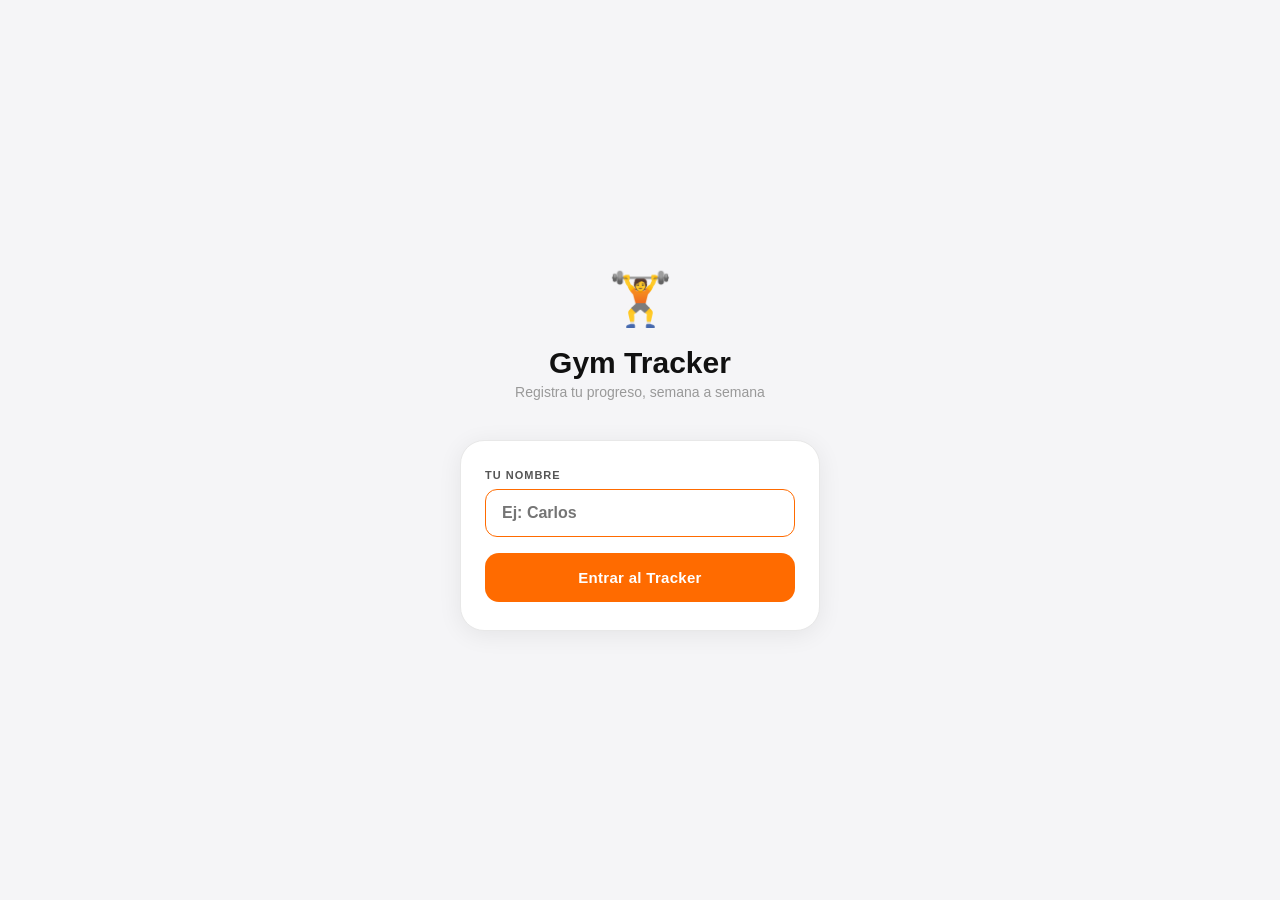
==== commit e15304f2: "Dark mode añadido" ====
--- a/index.html
+++ b/index.html
@@ -18,6 +18,7 @@
   <div class="login-card" id="login-card"></div>
 </div>
 
+<script src="js/theme.js"></script>
 <script src="js/data.js"></script>
 <script src="js/login.js"></script>
 </body>
--- a/css/styles.css
+++ b/css/styles.css
@@ -19,6 +19,50 @@
   --rep-bg:     #FFF8E1;
   --rep-text:   #946200;
 }
+
+/* ─── DARK MODE ─────────────────────────────────────────────────────────────── */
+body.dark {
+  --bg:         #1C1C1E;
+  --surface:    #2C2C2E;
+  --surface2:   #3A3A3C;
+  --border:     rgba(255,255,255,0.09);
+  --border2:    rgba(255,255,255,0.18);
+  --text:       #FFFFFF;
+  --text2:      #ABABAB;
+  --text3:      #636366;
+  --orange-bg:  #2D1800;
+  --orange-mid: #5C3200;
+  --gold-bg:    #2A1E00;
+  --kg-bg:      #2D1500;
+  --kg-text:    #FF9A5C;
+  --rep-bg:     #2B2200;
+  --rep-text:   #D4A017;
+  --danger:     #FF453A;
+}
+
+body.dark .timer-popup-card { background: #111111; }
+body.dark .toast { background: #3A3A3C; color: #fff; }
+body.dark .ex-progress-row { border-bottom-color: rgba(255,255,255,0.06); }
+body.dark .meta-chip-timer:hover { background: #48484A; }
+body.dark .rut-remove-btn { background: #3D1A1A; }
+body.dark .rut-remove-btn:hover { background: #5C2222; }
+body.dark .cal-future .cal-day-num { color: #48484A; }
+body.dark .cal-empty .cal-day-num { color: #48484A; }
+body.dark .cal-rest .cal-day-num { color: #48484A; }
+body.dark .s-ref.empty { color: #48484A; }
+
+/* ─── DARK TOGGLE BUTTON ────────────────────────────────────────────────────── */
+.dark-toggle {
+  font-size: 18px;
+  background: none;
+  border: none;
+  cursor: pointer;
+  padding: 2px 4px;
+  line-height: 1;
+  transition: transform 0.2s;
+  flex-shrink: 0;
+}
+.dark-toggle:active { transform: scale(0.88); }
 
 /* ─── RESET & BASE ─────────────────────────────────────────────────────────── */
 *, *::before, *::after { box-sizing: border-box; margin: 0; padding: 0; -webkit-tap-highlight-color: transparent; }
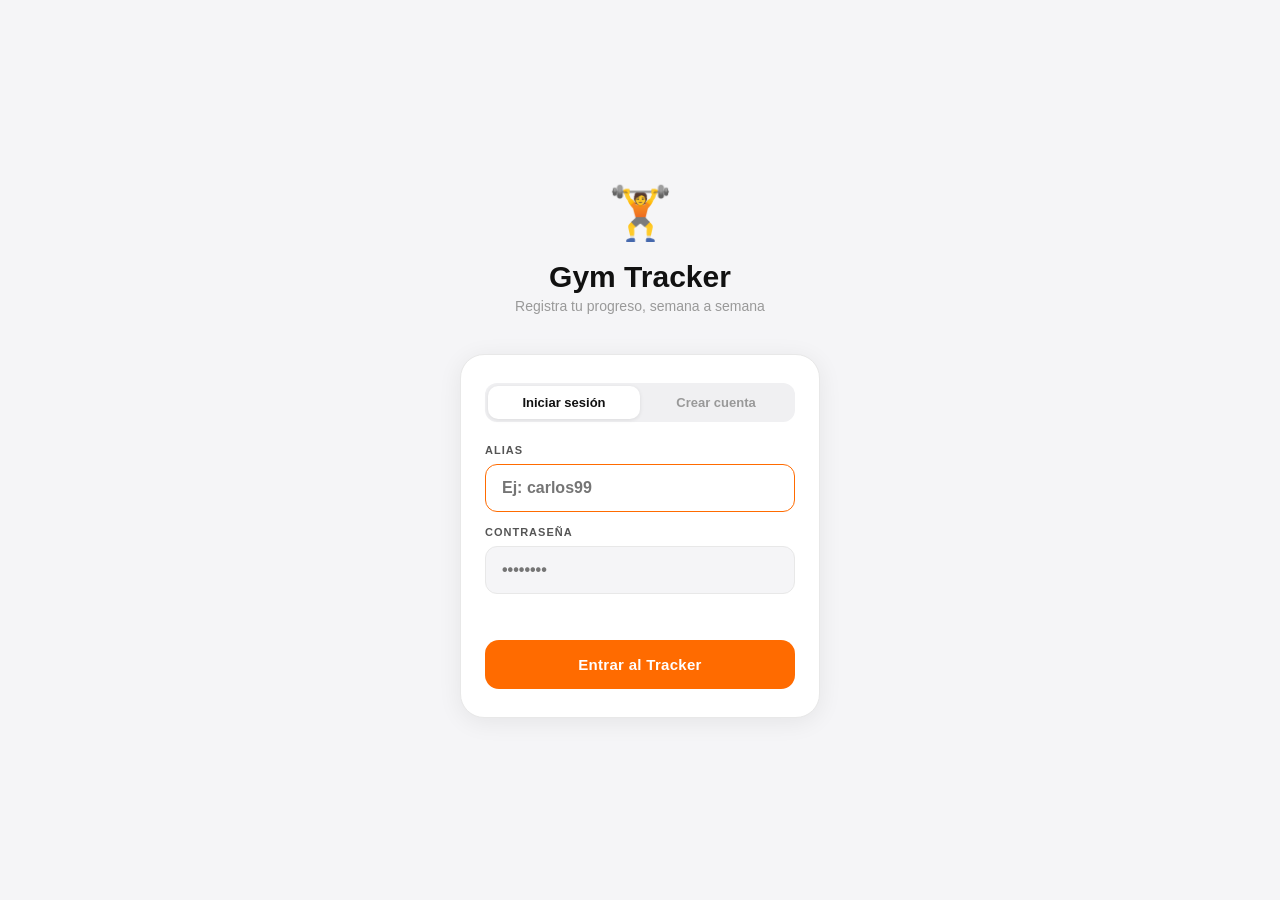
==== commit de9becb3: "Actualización de user y pass + cambios en Traker" ====
--- a/index.html
+++ b/index.html
@@ -6,6 +6,8 @@
 <meta name="apple-mobile-web-app-capable" content="yes"/>
 <meta name="apple-mobile-web-app-status-bar-style" content="default"/>
 <meta name="theme-color" content="#f5f5f7"/>
+<!-- SECURITY: CSP restricts script/style sources to same origin, blocks inline eval and external resource injection -->
+<meta http-equiv="Content-Security-Policy" content="default-src 'self'; script-src 'self' 'unsafe-inline'; style-src 'self' 'unsafe-inline'; img-src 'self' data:; connect-src 'none'; object-src 'none'; base-uri 'self'"/>
 <title>Gym Tracker</title>
 <link rel="stylesheet" href="css/styles.css"/>
 </head>
@@ -18,7 +20,9 @@
   <div class="login-card" id="login-card"></div>
 </div>
 
+<!-- SECURITY: auth.js must load before data.js — provides encryptJSON/decryptJSON/getSession used by data.js -->
 <script src="js/theme.js"></script>
+<script src="js/auth.js"></script>
 <script src="js/data.js"></script>
 <script src="js/login.js"></script>
 </body>
--- a/css/styles.css
+++ b/css/styles.css
@@ -24,32 +24,63 @@
 body.dark {
   --bg:         #1C1C1E;
   --surface:    #2C2C2E;
-  --surface2:   #3A3A3C;
-  --border:     rgba(255,255,255,0.09);
-  --border2:    rgba(255,255,255,0.18);
+  --surface2:   #48484A;
+  --border:     rgba(255,255,255,0.11);
+  --border2:    rgba(255,255,255,0.22);
   --text:       #FFFFFF;
-  --text2:      #ABABAB;
-  --text3:      #636366;
-  --orange-bg:  #2D1800;
-  --orange-mid: #5C3200;
-  --gold-bg:    #2A1E00;
-  --kg-bg:      #2D1500;
+  --text2:      #D1D1D6;
+  --text3:      #8E8E93;
+  --orange-bg:  #3D2200;
+  --orange-mid: #7A4400;
+  --gold-bg:    #332500;
+  --kg-bg:      #3D2200;
   --kg-text:    #FF9A5C;
-  --rep-bg:     #2B2200;
-  --rep-text:   #D4A017;
+  --rep-bg:     #332B00;
+  --rep-text:   #FFD000;
   --danger:     #FF453A;
 }
 
-body.dark .timer-popup-card { background: #111111; }
-body.dark .toast { background: #3A3A3C; color: #fff; }
-body.dark .ex-progress-row { border-bottom-color: rgba(255,255,255,0.06); }
-body.dark .meta-chip-timer:hover { background: #48484A; }
-body.dark .rut-remove-btn { background: #3D1A1A; }
-body.dark .rut-remove-btn:hover { background: #5C2222; }
+body.dark .timer-fab { background: #1C1C1E; border-color: rgba(255,255,255,0.12); }
+body.dark .toast { background: #48484A; color: #fff; }
+body.dark .ex-progress-row { border-bottom-color: rgba(255,255,255,0.07); }
+body.dark .meta-chip-timer:hover { background: #5A5A5E; }
+body.dark .rut-remove-btn { background: #4A1A1A; }
+body.dark .rut-remove-btn:hover { background: #6B2222; }
 body.dark .cal-future .cal-day-num { color: #48484A; }
 body.dark .cal-empty .cal-day-num { color: #48484A; }
 body.dark .cal-rest .cal-day-num { color: #48484A; }
 body.dark .s-ref.empty { color: #48484A; }
+body.dark .week-badge { background: #3A3A3C; color: #D1D1D6; }
+body.dark .day-pill.rest-day,
+body.dark .day-pill.inactive { background: #2C2C2E; border-color: rgba(255,255,255,0.11); }
+body.dark .meta-chip { background: #48484A; color: #D1D1D6; }
+body.dark .s-kg { background: #4A2800; color: #FF9A5C; }
+body.dark .s-rep { background: #3D3300; color: #FFD000; }
+body.dark .s-rpe { background: #4A2800; color: #FF9A5C; }
+body.dark .sh-label { color: #8E8E93; }
+body.dark .s-num { color: #8E8E93; }
+body.dark .series-header { border-bottom-color: rgba(255,255,255,0.1); }
+body.dark .notes-input { background: #2C2C2E; color: #fff; border-color: rgba(255,255,255,0.15); }
+body.dark .login-card { box-shadow: 0 4px 24px rgba(0,0,0,0.4); }
+body.dark .login-input { background: #1C1C1E; color: #fff; border-color: rgba(255,255,255,0.15); }
+body.dark .user-chip { background: #2C2C2E; color: #fff; }
+body.dark .picker-sheet,
+body.dark .rest-picker-sheet,
+body.dark .technique-card,
+body.dark .confirm-card,
+body.dark .day-detail-sheet { background: #2C2C2E; }
+body.dark .picker-chip { background: #3A3A3C; border-color: rgba(255,255,255,0.11); color: #D1D1D6; }
+body.dark .rest-opt-btn { background: #3A3A3C; }
+body.dark .rest-opt-label { color: #fff; }
+body.dark .confirm-btn-cancel { background: #48484A; color: #D1D1D6; }
+body.dark .dd-notes-block { background: #1C1C1E; border-color: rgba(255,255,255,0.1); }
+body.dark .prog-bar { background: #48484A; }
+body.dark .muscle-bar-wrap { background: #48484A; }
+body.dark .edit-session-btn { background: #3A3A3C; color: #D1D1D6; border-color: rgba(255,255,255,0.11); }
+body.dark .rut-add-btn { background: #2C2C2E; border-color: rgba(255,255,255,0.2); color: #D1D1D6; }
+body.dark .rut-reorder-btn { background: #3A3A3C; border-color: rgba(255,255,255,0.11); color: #8E8E93; }
+body.dark .week-card-badge { background: #3A3A3C; color: #D1D1D6; }
+body.dark .picker-ex-item:hover { background: #3D2200; }
 
 /* ─── DARK TOGGLE BUTTON ────────────────────────────────────────────────────── */
 .dark-toggle {
@@ -94,7 +125,7 @@
 
 /* ─── SESSION HEADER ───────────────────────────────────────────────────────── */
 .session-header { padding: 20px 20px 12px; }
-.session-day-label { font-size: 11px; color: var(--text3); letter-spacing: 2px; text-transform: uppercase; font-weight: 500; margin-bottom: 4px; }
+.session-day-label { font-size: 14px; color: var(--orange); letter-spacing: 1px; text-transform: uppercase; font-weight: 700; margin-bottom: 6px; }
 .session-title { font-size: 28px; font-weight: 800; color: var(--text); line-height: 1.1; margin-bottom: 4px; }
 .session-meta { font-size: 13px; color: var(--text2); margin-bottom: 14px; }
 
@@ -163,9 +194,30 @@
 .login-input:focus { border-color: var(--orange); background: var(--surface); }
 .login-btn { margin-top: 16px; background: var(--orange); color: #fff; border-radius: 14px; padding: 16px; text-align: center; font-size: 15px; font-weight: 700; cursor: pointer; border: none; width: 100%; letter-spacing: 0.3px; transition: opacity 0.15s; font-family: inherit; }
 .login-btn:active { opacity: 0.75; }
+.login-btn:disabled { opacity: 0.55; cursor: not-allowed; }
 .login-divider { margin: 24px 0 14px; display: flex; align-items: center; gap: 10px; color: #bbb; font-size: 11px; font-weight: 600; }
 .login-divider::before, .login-divider::after { content: ''; flex: 1; height: 0.5px; background: var(--border); }
 .users-list { display: flex; flex-direction: column; gap: 8px; }
+
+/* ─── LOGIN TABS ────────────────────────────────────────────────────────────── */
+.login-tabs { display: flex; gap: 0; margin-bottom: 22px; background: var(--surface2); border-radius: 12px; padding: 3px; }
+.login-tab { flex: 1; padding: 9px 0; font-size: 13px; font-weight: 700; border: none; background: none; border-radius: 10px; color: var(--text3); cursor: pointer; transition: all 0.18s; font-family: inherit; }
+.login-tab-active { background: var(--surface); color: var(--text); box-shadow: 0 1px 4px rgba(0,0,0,0.09); }
+.login-tab:not(.login-tab-active):hover { color: var(--text2); }
+
+/* ─── LOGIN ERROR ───────────────────────────────────────────────────────────── */
+.login-error { min-height: 18px; font-size: 13px; font-weight: 600; color: var(--danger); margin: 10px 0 2px; line-height: 1.3; }
+
+/* ─── PASSWORD STRENGTH ─────────────────────────────────────────────────────── */
+.pass-strength-wrap { display: flex; align-items: center; gap: 10px; margin: 8px 0 0; }
+.pass-strength-bar { flex: 1; height: 4px; background: var(--surface2); border-radius: 2px; overflow: hidden; }
+.pass-strength-fill { height: 100%; border-radius: 2px; transition: width 0.3s ease, background 0.3s ease; width: 0%; }
+.pass-strength-label { font-size: 11px; font-weight: 700; min-width: 70px; text-align: right; }
+
+/* ─── DARK MODE: NEW LOGIN ELEMENTS ────────────────────────────────────────── */
+body.dark .login-tabs { background: #3A3A3C; }
+body.dark .login-tab-active { background: #2C2C2E; }
+body.dark .pass-strength-bar { background: #48484A; }
 .user-chip { background: var(--bg); border: 0.5px solid var(--border); border-radius: 12px; padding: 11px 14px; font-size: 14px; font-weight: 600; color: var(--text); cursor: pointer; transition: background 0.15s; text-align: left; font-family: inherit; display: flex; align-items: center; gap: 10px; width: 100%; }
 .user-chip:hover { background: var(--orange-bg); border-color: var(--orange-mid); }
 .user-chip-avatar { width: 28px; height: 28px; border-radius: 50%; background: var(--orange); color: #fff; display: flex; align-items: center; justify-content: center; font-size: 12px; font-weight: 800; flex-shrink: 0; }
@@ -205,6 +257,8 @@
 
 /* Side stats */
 .side-stats { flex: 1; display: flex; flex-direction: column; gap: 8px; }
+.sstat-row { display: flex; gap: 8px; }
+.sstat-row .sstat-card { flex: 1; min-width: 0; }
 .sstat-card { background: var(--surface); border-radius: 14px; border: 0.5px solid var(--border); padding: 10px 12px; }
 .sstat-icon { font-size: 16px; line-height: 1; margin-bottom: 4px; }
 .sstat-val { font-size: 22px; font-weight: 800; color: var(--text); line-height: 1; margin-bottom: 2px; }
@@ -315,21 +369,50 @@
 .confirm-btn-danger { width: 100%; background: var(--danger); color: #fff; border: none; border-radius: 14px; padding: 14px; font-size: 15px; font-weight: 700; cursor: pointer; font-family: inherit; margin-bottom: 8px; }
 .confirm-btn-cancel { width: 100%; background: var(--surface2); color: var(--text2); border: none; border-radius: 14px; padding: 14px; font-size: 15px; font-weight: 600; cursor: pointer; font-family: inherit; }
 
-/* ─── TIMER POPUP ──────────────────────────────────────────────────────────── */
-.timer-popup-overlay { position: fixed; inset: 0; background: rgba(0,0,0,0.55); z-index: 200; display: none; align-items: center; justify-content: center; padding: 24px; }
-.timer-popup-overlay.open { display: flex; }
-.timer-popup-card { background: var(--text); color: #fff; border-radius: 28px; padding: 32px 28px 28px; width: 100%; max-width: 320px; text-align: center; }
-.timer-popup-overlay.done .timer-popup-card { background: var(--orange); }
-.timer-popup-ex { font-size: 12px; font-weight: 700; color: rgba(255,255,255,0.5); text-transform: uppercase; letter-spacing: 1px; margin-bottom: 12px; white-space: nowrap; overflow: hidden; text-overflow: ellipsis; }
-.timer-popup-time { font-size: 72px; font-weight: 800; line-height: 1; letter-spacing: -2px; margin-bottom: 20px; }
-.timer-popup-bar-wrap { margin-bottom: 24px; }
-.timer-popup-bar { background: rgba(255,255,255,0.15); border-radius: 4px; height: 5px; }
-.timer-popup-fill { height: 5px; border-radius: 4px; background: var(--orange); transition: width 1s linear; }
-.timer-popup-overlay.done .timer-popup-fill { background: #fff; }
-.timer-popup-actions { display: flex; gap: 10px; }
-.timer-popup-btn { flex: 1; padding: 13px; border-radius: 14px; border: none; background: rgba(255,255,255,0.15); color: #fff; font-size: 14px; font-weight: 700; cursor: pointer; font-family: inherit; transition: background 0.15s; }
-.timer-popup-btn:hover { background: rgba(255,255,255,0.25); }
-.timer-popup-btn-close { background: rgba(255,255,255,0.08); }
+/* ─── TIMER FAB (Floating Mini-Player) ──────────────────────────────────────── */
+.timer-fab { position: fixed; bottom: calc(64px + env(safe-area-inset-bottom) + 10px); right: 14px; z-index: 150; background: #111111; color: #fff; border-radius: 20px; padding: 12px 14px 10px; min-width: 200px; max-width: 240px; box-shadow: 0 8px 28px rgba(0,0,0,0.35); display: none; flex-direction: column; gap: 8px; border: 1px solid rgba(255,255,255,0.08); transition: transform 0.25s cubic-bezier(0.34,1.56,0.64,1), opacity 0.2s; transform: translateY(12px); opacity: 0; }
+.timer-fab.open { display: flex; transform: translateY(0); opacity: 1; animation: fab-enter 0.3s cubic-bezier(0.34,1.56,0.64,1) forwards; }
+.timer-fab.done { background: var(--orange); }
+@keyframes fab-enter { from { transform: translateY(16px); opacity: 0; } to { transform: translateY(0); opacity: 1; } }
+.timer-fab-header { display: flex; flex-direction: column; gap: 4px; }
+.timer-fab-ex { font-size: 10px; font-weight: 700; color: rgba(255,255,255,0.5); text-transform: uppercase; letter-spacing: 0.8px; white-space: nowrap; overflow: hidden; text-overflow: ellipsis; }
+.timer-fab-time-row { display: flex; align-items: center; justify-content: space-between; gap: 6px; }
+.timer-fab-time { font-size: 32px; font-weight: 800; line-height: 1; letter-spacing: -1.5px; flex: 1; text-align: center; }
+.timer-fab-adj { background: rgba(255,255,255,0.12); border: none; color: rgba(255,255,255,0.85); font-size: 11px; font-weight: 700; border-radius: 8px; padding: 4px 7px; cursor: pointer; font-family: inherit; transition: background 0.15s; white-space: nowrap; }
+.timer-fab-adj:hover { background: rgba(255,255,255,0.22); }
+.timer-fab-bar { background: rgba(255,255,255,0.15); border-radius: 3px; height: 3px; }
+.timer-fab-fill { height: 3px; border-radius: 3px; background: var(--orange); transition: width 0.5s linear; }
+.timer-fab.done .timer-fab-fill { background: #fff; }
+.timer-fab-actions { display: flex; gap: 6px; }
+.timer-fab-btn { flex: 1; padding: 8px; border-radius: 10px; border: none; background: rgba(255,255,255,0.12); color: #fff; font-size: 13px; font-weight: 700; cursor: pointer; font-family: inherit; transition: background 0.15s; }
+.timer-fab-btn:hover { background: rgba(255,255,255,0.22); }
+.timer-fab-close { background: rgba(255,255,255,0.07); }
+
+/* ─── PLATE CALCULATOR POPOVER ───────────────────────────────────────────────── */
+.plate-popover { position: absolute; z-index: 300; background: var(--surface); border: 1px solid var(--border); border-radius: 14px; padding: 12px 14px; min-width: 190px; box-shadow: 0 8px 24px rgba(0,0,0,0.15); display: none; }
+.plate-popover.open { display: block; }
+.pc-title { font-size: 12px; font-weight: 800; color: var(--text); margin-bottom: 8px; }
+.pc-row { display: flex; justify-content: space-between; align-items: center; padding: 3px 0; }
+.pc-label { font-size: 13px; color: var(--text2); font-weight: 500; }
+.pc-val { font-size: 13px; color: var(--text); font-weight: 700; }
+.pc-label-sm { font-size: 11px; color: var(--text3); font-weight: 600; text-transform: uppercase; letter-spacing: 0.5px; margin: 6px 0 3px; }
+.pc-divider { height: 1px; background: var(--border); margin: 6px 0; }
+.pc-note { font-size: 12px; color: var(--text3); padding: 4px 0; }
+
+/* ─── SET FLASH ANIMATION ────────────────────────────────────────────────────── */
+@keyframes flash-green { 0% { background: transparent; } 25% { background: rgba(76,175,80,0.25); } 60% { background: rgba(76,175,80,0.12); } 100% { background: transparent; } }
+.series-row.flash-green { animation: flash-green 0.9s ease-out; border-radius: 10px; }
+
+/* ─── PROGRESS LABEL SPRING BOUNCE ───────────────────────────────────────────── */
+@keyframes bounce-spring { 0% { transform: scale(1); } 30% { transform: scale(1.18); } 60% { transform: scale(0.95); } 80% { transform: scale(1.05); } 100% { transform: scale(1); } }
+#progress-done-label.bounce-spring { display: inline-block; animation: bounce-spring 0.55s cubic-bezier(0.34,1.56,0.64,1); }
+
+/* ─── TIMER BANNER (other pages) ─────────────────────────────────────────────── */
+.timer-banner { position: fixed; bottom: calc(56px + env(safe-area-inset-bottom)); left: 0; right: 0; z-index: 150; padding: 0 14px 8px; pointer-events: none; }
+.timer-banner-inner { display: flex; align-items: center; justify-content: space-between; background: #111; color: #fff; border-radius: 16px; padding: 11px 16px; text-decoration: none; pointer-events: auto; box-shadow: 0 4px 20px rgba(0,0,0,0.3); }
+.timer-banner-ex { font-size: 11px; font-weight: 700; opacity: 0.55; text-transform: uppercase; letter-spacing: 0.6px; max-width: 120px; overflow: hidden; text-overflow: ellipsis; white-space: nowrap; }
+.timer-banner-time { font-size: 20px; font-weight: 800; letter-spacing: -0.8px; }
+.timer-banner-hint { font-size: 11px; font-weight: 600; opacity: 0.5; }
 
 /* ─── REST PICKER ──────────────────────────────────────────────────────────── */
 .rest-picker-overlay { position: fixed; inset: 0; background: rgba(0,0,0,0.4); z-index: 200; display: none; align-items: flex-end; }
@@ -416,6 +499,11 @@
 .edit-session-btn:active { opacity: 0.7; }
 
 /* ─── REORDENAR EJERCICIOS ─────────────────────────────────────────────────── */
+.rut-day-name-row { display: flex; align-items: center; gap: 5px; }
+.rut-rename-btn { font-size: 13px; background: none; border: none; cursor: pointer; padding: 0 2px; line-height: 1; opacity: 0.55; transition: opacity 0.15s; flex-shrink: 0; }
+.rut-rename-btn:hover { opacity: 1; }
+.rut-rename-input { font-size: 16px; font-weight: 800; color: var(--text); background: var(--surface2); border: 1.5px solid var(--orange); border-radius: 8px; padding: 2px 8px; outline: none; font-family: inherit; min-width: 0; width: 160px; }
+
 .rut-reorder-btns { display: flex; flex-direction: column; gap: 3px; flex-shrink: 0; }
 .rut-reorder-btn { width: 26px; height: 22px; border: 0.5px solid var(--border); border-radius: 6px; background: var(--surface2); cursor: pointer; display: flex; align-items: center; justify-content: center; font-size: 9px; color: var(--text3); line-height: 1; padding: 0; font-family: inherit; transition: all 0.12s; }
 .rut-reorder-btn:hover:not(:disabled) { background: var(--orange-bg); color: var(--orange); border-color: var(--orange-mid); }
@@ -438,6 +526,38 @@
 .muscle-bar-wrap { flex: 1; background: var(--surface2); border-radius: 4px; height: 7px; overflow: hidden; }
 .muscle-bar { height: 100%; border-radius: 4px; transition: width 0.5s ease; min-width: 4px; }
 .muscle-sets { font-size: 11px; font-weight: 700; color: var(--text2); width: 52px; text-align: right; flex-shrink: 0; }
+
+/* ─── SSTAT MICRO-INTERACCIONES ────────────────────────────────────────────── */
+.sstat-card { transition: transform 0.12s ease; cursor: pointer; }
+.sstat-tap { transform: scale(0.94) !important; }
+
+/* Streak fire */
+@keyframes fire-pulse {
+  0%, 100% { box-shadow: 0 0 0 0 rgba(255,107,0,0); border-color: var(--border); }
+  50%       { box-shadow: 0 0 14px 4px rgba(255,107,0,0.38); border-color: var(--orange); }
+}
+.sstat-streak-hot { animation: fire-pulse 2s ease-in-out infinite; border-color: var(--orange) !important; }
+.streak-fire-bar {
+  height: 2px; border-radius: 2px; margin-top: 6px;
+  background: linear-gradient(90deg, #FF6B00, #FF4500, #FFD700, #FF4500, #FF6B00);
+  background-size: 250% 100%;
+  animation: fire-bar-move 1.6s linear infinite;
+}
+@keyframes fire-bar-move { 0% { background-position: 0% 0%; } 100% { background-position: 250% 0%; } }
+
+/* Circular progress */
+.sstat-circ { display: flex; flex-direction: column; align-items: center; padding: 8px 6px 6px; }
+.circ-prog-svg { display: block; }
+
+/* ─── BODY HEATMAP ─────────────────────────────────────────────────────────── */
+.heatmap-section-title { font-size: 11px; font-weight: 700; color: var(--text3); text-transform: uppercase; letter-spacing: 1.5px; margin-bottom: 10px; padding-left: 2px; }
+.heatmap-card { background: var(--surface); border-radius: 16px; border: 0.5px solid var(--border); padding: 14px 10px 10px; }
+.heatmap-empty { text-align: center; padding: 24px 16px; }
+.heatmap-empty-icon { font-size: 34px; margin-bottom: 10px; }
+.heatmap-empty-text { font-size: 13px; color: var(--text3); line-height: 1.5; }
+.heatmap-legend { display: flex; gap: 10px; justify-content: center; flex-wrap: wrap; margin-top: 10px; padding-top: 8px; border-top: 0.5px solid var(--border); }
+.heatmap-legend-item { display: flex; align-items: center; gap: 4px; font-size: 10px; color: var(--text3); font-weight: 500; }
+.heatmap-legend-dot { width: 9px; height: 9px; border-radius: 50%; flex-shrink: 0; }
 
 
 
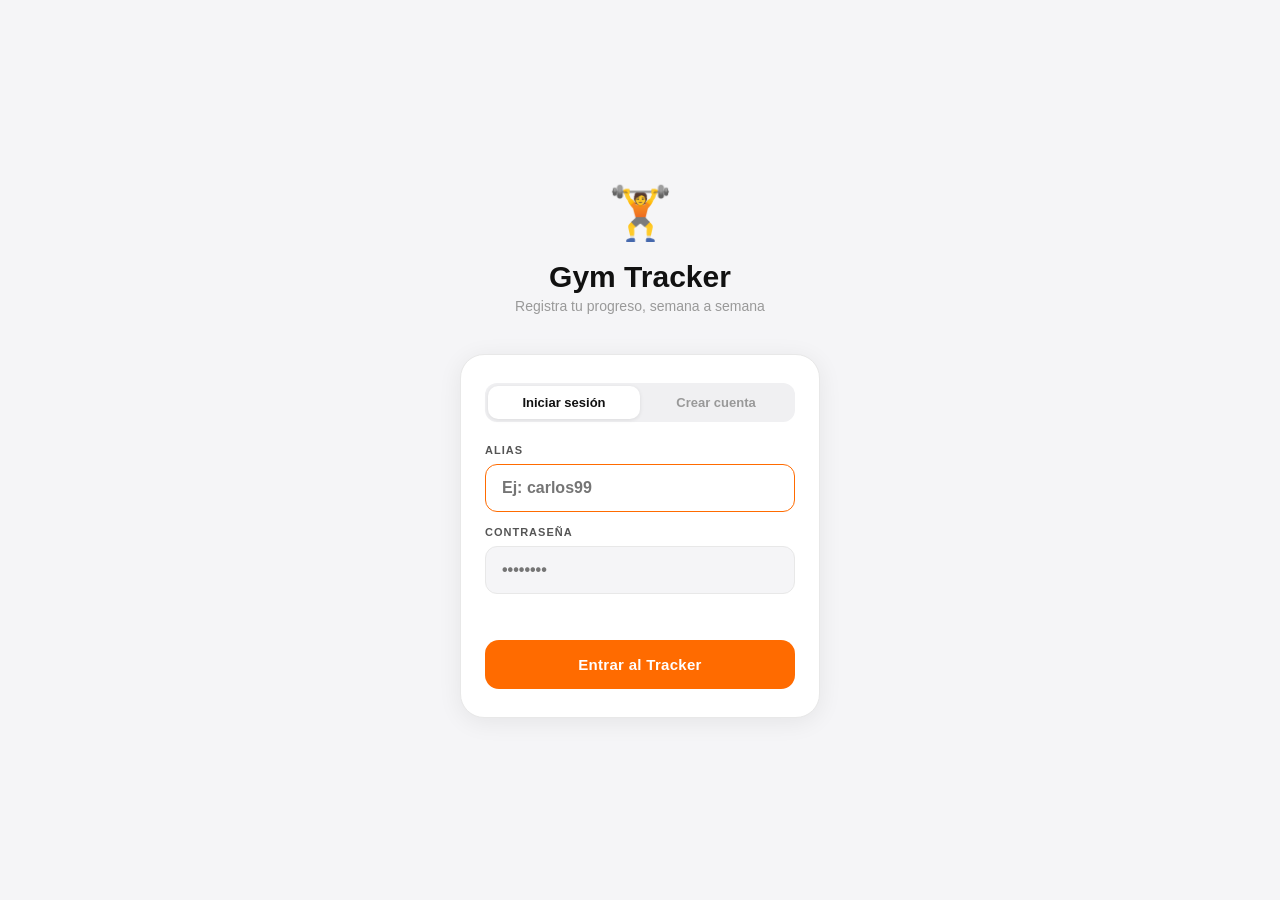
==== commit 67a9afc9: "Mejoras en toda la app" ====
--- a/index.html
+++ b/index.html
@@ -24,6 +24,7 @@
 <script src="js/theme.js"></script>
 <script src="js/auth.js"></script>
 <script src="js/data.js"></script>
+<script src="js/utils.js"></script>
 <script src="js/login.js"></script>
 </body>
 </html>
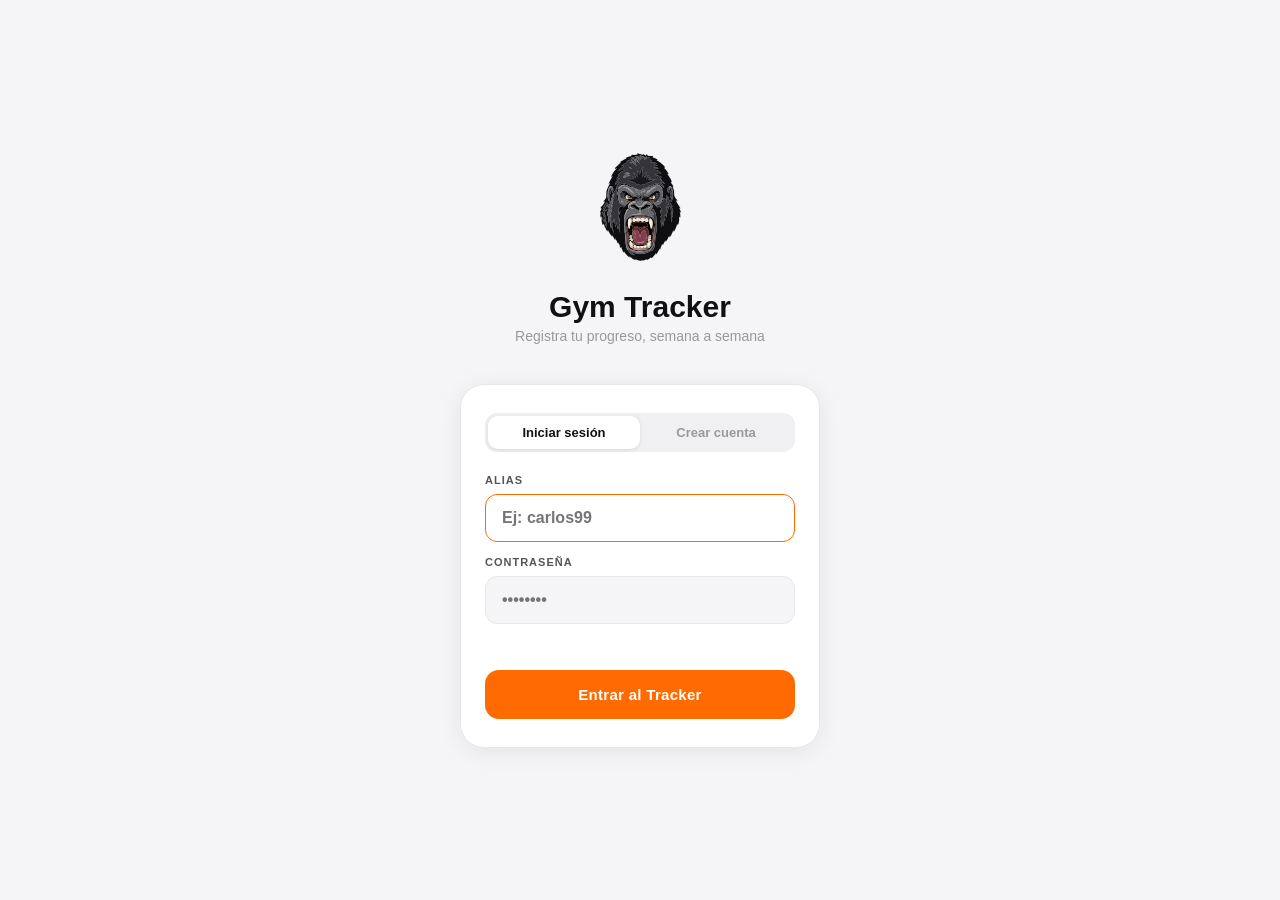
==== commit fc1b1292: "Fase 1 y 2: gestor de rutinas + cargar rutina en tracker" ====
--- a/index.html
+++ b/index.html
@@ -14,7 +14,7 @@
 <body class="login-page">
 
 <div class="login-wrap">
-  <div class="login-logo">🏋️</div>
+  <div class="login-logo"><img src="/imagenes/gorila.svg" style="width: 110px; height: auto;"></div>
   <div class="login-title">Gym Tracker</div>
   <div class="login-sub">Registra tu progreso, semana a semana</div>
   <div class="login-card" id="login-card"></div>
--- a/css/styles.css
+++ b/css/styles.css
@@ -607,3 +607,112 @@
 .share-copy-btn { width: 100%; background: var(--surface2); color: var(--text2); border: 0.5px solid var(--border); border-radius: 14px; padding: 13px; font-size: 14px; font-weight: 600; cursor: pointer; font-family: inherit; }
 .share-session-btn { background: var(--surface2); color: var(--text2); border-radius: 14px; padding: 13px; text-align: center; font-size: 14px; font-weight: 600; cursor: pointer; border: 0.5px solid var(--border); width: 100%; font-family: inherit; margin-top: 8px; transition: all 0.15s; }
 .share-session-btn:hover { background: var(--orange-bg); color: var(--orange); border-color: var(--orange-mid); }
+
+/* ─── SESSION STOPWATCH (Feature 1) ──────────────────────────────────────────── */
+.session-stopwatch-row { display: flex; align-items: center; gap: 6px; margin-top: 6px; }
+.session-stopwatch-icon { font-size: 14px; }
+.session-stopwatch { font-size: 22px; font-weight: 700; font-family: 'Courier New', monospace; color: var(--orange); letter-spacing: 2px; }
+.start-entreno-row { margin-bottom: 10px; }
+.start-entreno-btn { background: var(--orange); color: #fff; border: none; border-radius: 14px; padding: 13px 20px; font-size: 15px; font-weight: 700; cursor: pointer; font-family: inherit; width: 100%; transition: opacity 0.15s; }
+.start-entreno-btn:active { opacity: 0.8; }
+.finish-btn { background: #1a7a3c; }
+.finish-btn:hover { background: #166832; }
+
+/* ─── WORKOUT SUMMARY OVERLAY (Feature 1) ────────────────────────────────────── */
+.ws-overlay { position: fixed; inset: 0; background: rgba(0,0,0,0.55); z-index: 300; display: none; align-items: flex-end; justify-content: center; }
+.ws-overlay.open { display: flex; }
+.ws-sheet { background: var(--surface); border-radius: 24px 24px 0 0; width: 100%; max-width: 480px; padding: 20px 20px 32px; max-height: 88vh; overflow-y: auto; }
+.ws-header { display: flex; justify-content: space-between; align-items: center; margin-bottom: 20px; }
+.ws-title { font-size: 18px; font-weight: 800; color: var(--text); }
+.ws-stats-grid { display: grid; grid-template-columns: 1fr 1fr; gap: 10px; margin-bottom: 16px; }
+.ws-stat-card { background: var(--surface2); border-radius: 16px; padding: 16px 12px; display: flex; flex-direction: column; align-items: center; gap: 4px; }
+.ws-stat-icon { font-size: 22px; line-height: 1; }
+.ws-stat-val { font-size: 26px; font-weight: 800; color: var(--text); line-height: 1; }
+.ws-stat-label { font-size: 11px; font-weight: 600; color: var(--text3); text-transform: uppercase; letter-spacing: 0.5px; }
+.ws-star-section { margin-bottom: 20px; }
+.ws-star-label { font-size: 12px; font-weight: 700; color: var(--text3); text-transform: uppercase; letter-spacing: 0.5px; margin-bottom: 8px; }
+.ws-star-card { background: var(--gold-bg); border-radius: 14px; padding: 14px 16px; display: flex; flex-direction: column; gap: 4px; }
+.ws-star-name { font-size: 16px; font-weight: 700; color: var(--text); }
+.ws-star-vol { font-size: 14px; font-weight: 600; color: var(--gold); }
+.ws-pr-badge { font-size: 13px; font-weight: 700; color: var(--orange); margin-top: 4px; }
+.ws-actions { display: flex; flex-direction: column; gap: 10px; }
+.ws-btn-finish { background: var(--orange); color: #fff; border: none; border-radius: 14px; padding: 15px; font-size: 15px; font-weight: 700; cursor: pointer; font-family: inherit; transition: opacity 0.15s; }
+.ws-btn-finish:active { opacity: 0.8; }
+.ws-btn-continue { background: var(--surface2); color: var(--text2); border: 0.5px solid var(--border); border-radius: 14px; padding: 14px; font-size: 14px; font-weight: 600; cursor: pointer; font-family: inherit; }
+body.dark .ws-sheet { background: #2C2C2E; }
+body.dark .ws-star-card { background: var(--gold-bg); }
+
+/* ─── SETS ADJUST BUTTONS (Feature 2) ────────────────────────────────────────── */
+.sets-adj-btn { width: 24px; height: 24px; border-radius: 50%; border: 1.5px solid var(--border2); background: var(--surface2); color: var(--text2); font-size: 16px; font-weight: 700; cursor: pointer; display: flex; align-items: center; justify-content: center; line-height: 1; padding: 0; flex-shrink: 0; transition: all 0.15s; }
+.sets-adj-btn:active { background: var(--orange-bg); border-color: var(--orange); color: var(--orange); }
+body.dark .sets-adj-btn { background: #3A3A3C; border-color: rgba(255,255,255,0.2); color: #D1D1D6; }
+
+/* ─── CARDIO CARD (Feature 3) ────────────────────────────────────────────────── */
+.cardio-badge { font-size: 10px; font-weight: 700; background: #1565C0; color: #fff; padding: 2px 7px; border-radius: 8px; letter-spacing: 0.5px; text-transform: uppercase; flex-shrink: 0; }
+.cardio-card { border-left: 3px solid #1565C0; }
+.cardio-inputs { display: flex; gap: 10px; padding: 12px 0 8px; }
+.cardio-field { flex: 1; display: flex; flex-direction: column; gap: 4px; }
+.cardio-label { font-size: 10px; font-weight: 600; color: var(--text3); text-transform: uppercase; letter-spacing: 0.3px; }
+.cardio-input { width: 100%; text-align: center; }
+.cardio-done-btn { width: 100%; margin-top: 4px; background: var(--surface2); color: var(--text2); border: 1.5px solid var(--border); border-radius: 12px; padding: 11px; font-size: 14px; font-weight: 700; cursor: pointer; font-family: inherit; transition: all 0.15s; }
+.cardio-done-btn.done { background: #1565C0; color: #fff; border-color: #1565C0; }
+.cardio-done-btn:not(.done):active { background: #E3F2FD; border-color: #1565C0; color: #1565C0; }
+body.dark .cardio-done-btn { background: #2C2C2E; color: #D1D1D6; border-color: rgba(255,255,255,0.15); }
+body.dark .cardio-done-btn.done { background: #1565C0; color: #fff; }
+
+/* ─── PICKER BUSCADOR ─────────────────────────────────────────────────────────── */
+.picker-search-row { display: flex; align-items: center; gap: 8px; background: var(--surface2); border-radius: 12px; padding: 8px 12px; margin-bottom: 10px; }
+.picker-search-icon { font-size: 15px; flex-shrink: 0; }
+.picker-search-input { flex: 1; border: none; background: transparent; font-size: 14px; font-weight: 500; color: var(--text); outline: none; font-family: inherit; }
+.picker-search-input::placeholder { color: var(--text3); }
+.picker-no-results { text-align: center; padding: 32px 16px; font-size: 14px; color: var(--text3); }
+body.dark .picker-search-row { background: #3A3A3C; }
+body.dark .picker-search-input { color: #fff; }
+
+/* ─── CANCEL EDIT BUTTON ──────────────────────────────────────────────────────── */
+.cancel-edit-btn { background: var(--surface2); color: var(--danger); border-color: var(--danger) !important; }
+.cancel-edit-btn:hover { background: #fff0f0; }
+body.dark .cancel-edit-btn { background: #3A1A1A; color: var(--danger); }
+
+/* ─── LOCKED SERIES CHECK ─────────────────────────────────────────────────────── */
+.s-check-locked { cursor: default; opacity: 0.6; }
+.sets-adj-btn:disabled { opacity: 0.3; cursor: default; pointer-events: none; }
+
+/* ─── VOLUMEN SEMANAL COMPARADO ───────────────────────────────────────────────── */
+.vol-row { display: flex; align-items: center; gap: 8px; padding: 7px 0; border-bottom: 0.5px solid var(--border); }
+.vol-row:last-child { border-bottom: none; }
+.vol-group { font-size: 12px; font-weight: 600; color: var(--text); width: 110px; flex-shrink: 0; }
+.vol-amount { font-size: 13px; font-weight: 700; color: var(--text); font-family: monospace; flex: 1; text-align: right; }
+.vol-arrow { font-size: 12px; font-weight: 800; min-width: 52px; text-align: right; flex-shrink: 0; }
+.vol-up { color: #2e7d32; }
+.vol-down { color: var(--danger); }
+.vol-eq { color: var(--text3); }
+body.dark .vol-up { color: #66bb6a; }
+body.dark .vol-down { color: var(--danger); }
+body.dark .vol-eq { color: var(--text3); }
+
+/* ─── MIS RUTINAS ──────────────────────────────────────────────────────────── */
+#user-routines-container { padding: 0 16px; }
+.user-routines-section { margin-top: 24px; padding-top: 20px; border-top: 0.5px solid var(--border); }
+.user-routines-header { display: flex; justify-content: space-between; align-items: center; margin-bottom: 14px; }
+.user-routines-title { font-size: 22px; font-weight: 800; color: var(--text); }
+.new-routine-btn { background: var(--bg); border: 1.5px dashed var(--border2); border-radius: 12px; padding: 8px 16px; font-size: 13px; font-weight: 700; color: var(--text2); cursor: pointer; font-family: inherit; transition: all 0.15s; white-space: nowrap; flex-shrink: 0; }
+.new-routine-btn:hover { background: var(--orange-bg); border-color: var(--orange); color: var(--orange); }
+.routine-count-label { font-size: 12px; font-weight: 600; color: var(--text3); margin-top: 1px; }
+.user-routines-empty { padding: 20px 0; text-align: center; }
+body.dark .new-routine-btn { background: #2C2C2E; border-color: rgba(255,255,255,0.2); color: #D1D1D6; }
+
+/* ─── ROUTINE LOADER MODAL ─────────────────────────────────────────────────── */
+.load-routine-btn { width: 100%; background: var(--surface2); color: var(--text2); border: 1px solid var(--border2); border-radius: 14px; padding: 13px; font-size: 14px; font-weight: 600; cursor: pointer; font-family: inherit; margin-top: 8px; transition: all 0.15s; }
+.load-routine-btn:hover { background: var(--orange-bg); border-color: var(--orange); color: var(--orange); }
+.load-routine-btn:active { opacity: 0.8; }
+.routine-loader-card { background: var(--surface2); border-radius: 14px; padding: 14px 16px; margin-bottom: 8px; cursor: pointer; border: 1.5px solid transparent; transition: all 0.15s; }
+.routine-loader-card:hover { background: var(--orange-bg); border-color: var(--orange-mid); }
+.routine-loader-card.loaded { border-color: var(--orange); background: var(--orange-bg); }
+.routine-loader-card-name { font-size: 15px; font-weight: 700; color: var(--text); }
+.routine-loader-card-meta { font-size: 12px; color: var(--text3); margin-top: 4px; white-space: nowrap; overflow: hidden; text-overflow: ellipsis; }
+.routine-loaded-badge { font-size: 10px; font-weight: 700; background: var(--orange); color: #fff; padding: 3px 8px; border-radius: 8px; white-space: nowrap; flex-shrink: 0; }
+body.dark .routine-loader-card { background: #3A3A3C; }
+body.dark .routine-loader-card:hover { background: #3D2200; }
+body.dark .routine-loader-card.loaded { background: #3D2200; border-color: var(--orange); }
+body.dark .load-routine-btn { background: #2C2C2E; border-color: rgba(255,255,255,0.2); color: #D1D1D6; }
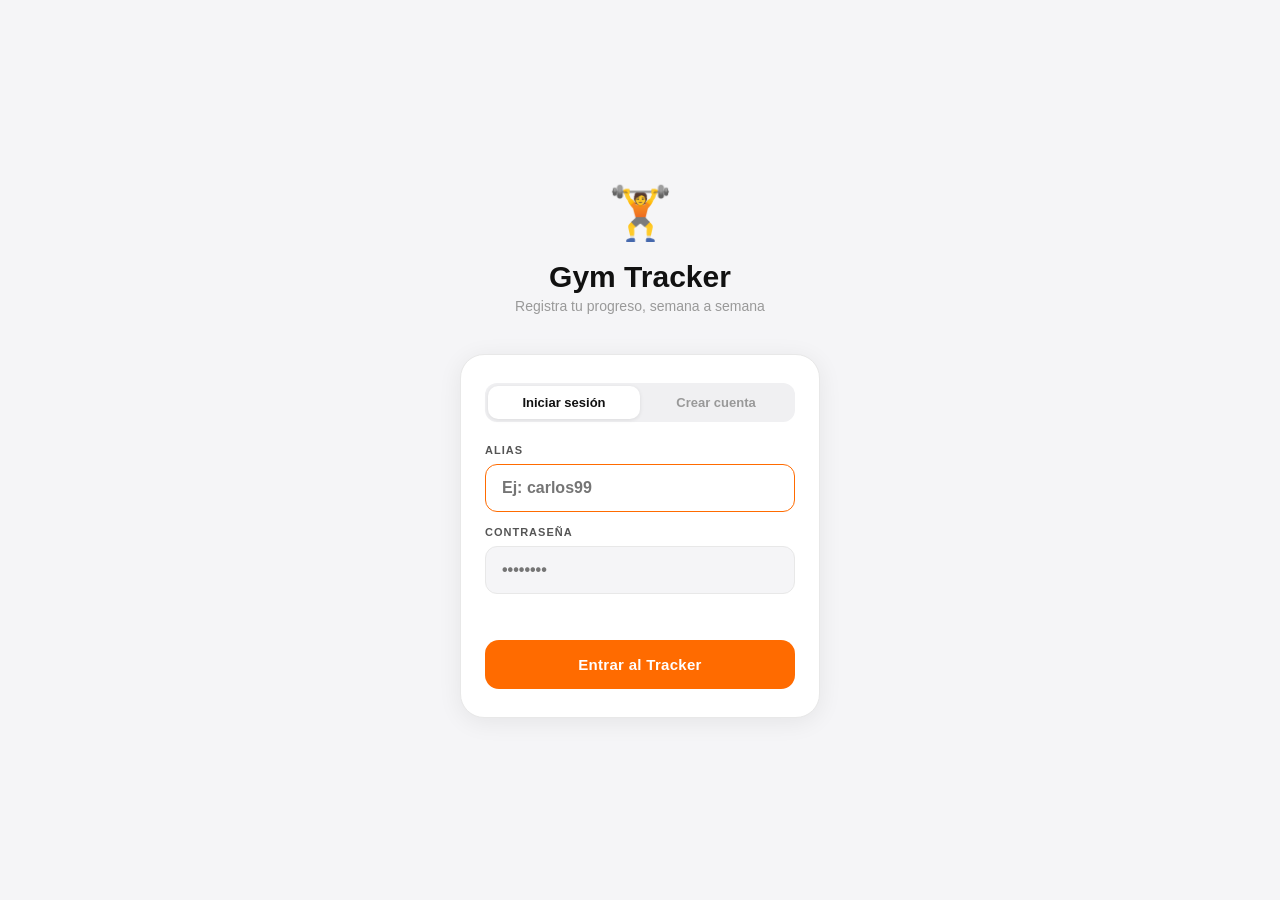
==== commit c2c528f6: "Fase 4" ====
--- a/index.html
+++ b/index.html
@@ -14,7 +14,7 @@
 <body class="login-page">
 
 <div class="login-wrap">
-  <div class="login-logo"><img src="/imagenes/gorila.svg" style="width: 110px; height: auto;"></div>
+  <div class="login-logo">🏋️</div>
   <div class="login-title">Gym Tracker</div>
   <div class="login-sub">Registra tu progreso, semana a semana</div>
   <div class="login-card" id="login-card"></div>
--- a/css/styles.css
+++ b/css/styles.css
@@ -716,3 +716,31 @@
 body.dark .routine-loader-card:hover { background: #3D2200; }
 body.dark .routine-loader-card.loaded { background: #3D2200; border-color: var(--orange); }
 body.dark .load-routine-btn { background: #2C2C2E; border-color: rgba(255,255,255,0.2); color: #D1D1D6; }
+
+/* ─── CLEAR ASSIGNMENT BUTTON ──────────────────────────────────────────────── */
+.clear-assignment-btn { width: 100%; background: none; color: var(--text3); border: 1px solid var(--border); border-radius: 14px; padding: 10px; font-size: 13px; font-weight: 600; cursor: pointer; font-family: inherit; margin-top: 6px; transition: all 0.15s; }
+.clear-assignment-btn:hover { background: var(--surface2); color: var(--danger); border-color: var(--danger); }
+
+/* ─── SCHEDULE PANEL ───────────────────────────────────────────────────────── */
+.schedule-section { padding: 0 16px 20px; }
+.schedule-panel { background: var(--surface); border-radius: 16px; border: 0.5px solid var(--border); padding: 16px; }
+.schedule-grid { display: grid; grid-template-columns: repeat(7, 1fr); gap: 6px; margin-bottom: 12px; }
+.schedule-day { border-radius: 12px; padding: 8px 4px; text-align: center; cursor: pointer; border: 1.5px solid transparent; transition: all 0.18s; user-select: none; }
+.schedule-day.train { background: var(--orange-bg); border-color: var(--orange-mid); }
+.schedule-day.rest { background: var(--surface2); border-color: transparent; }
+.schedule-day:active { transform: scale(0.92); }
+.schedule-day-icon { font-size: 1.1rem; line-height: 1; margin-bottom: 4px; }
+.schedule-day-label { font-size: 9px; font-weight: 700; color: var(--text3); text-transform: uppercase; letter-spacing: 0.5px; }
+.schedule-day.train .schedule-day-label { color: var(--orange); }
+.schedule-hint { font-size: 11px; color: var(--text3); line-height: 1.4; }
+.schedule-day-routine { font-size: 8px; color: var(--orange); font-weight: 600; text-align: center; margin-top: 2px; line-height: 1.2; max-width: 100%; overflow: hidden; text-overflow: ellipsis; white-space: nowrap; }
+body.dark .schedule-panel { background: var(--surface); }
+body.dark .schedule-day.train { background: #3D2200; border-color: var(--orange-mid); }
+
+/* ─── WEEKLY CONFIG SECTION ──────────────────────────────────────────────── */
+#weekly-config-section { padding: 0 16px; }
+.weekly-config-header { background: var(--surface); border: 1px solid var(--border); border-radius: 14px; padding: 14px 16px; margin-bottom: 8px; cursor: pointer; user-select: none; }
+.weekly-config-title { font-size: 17px; font-weight: 700; color: var(--text); display: flex; align-items: center; justify-content: space-between; }
+.weekly-config-sub { font-size: 13px; color: var(--text2); margin-top: 3px; }
+.user-routines-title { font-size: 22px; font-weight: 800; color: var(--text); }
+body.dark .weekly-config-header { background: var(--surface); border-color: var(--border); }
